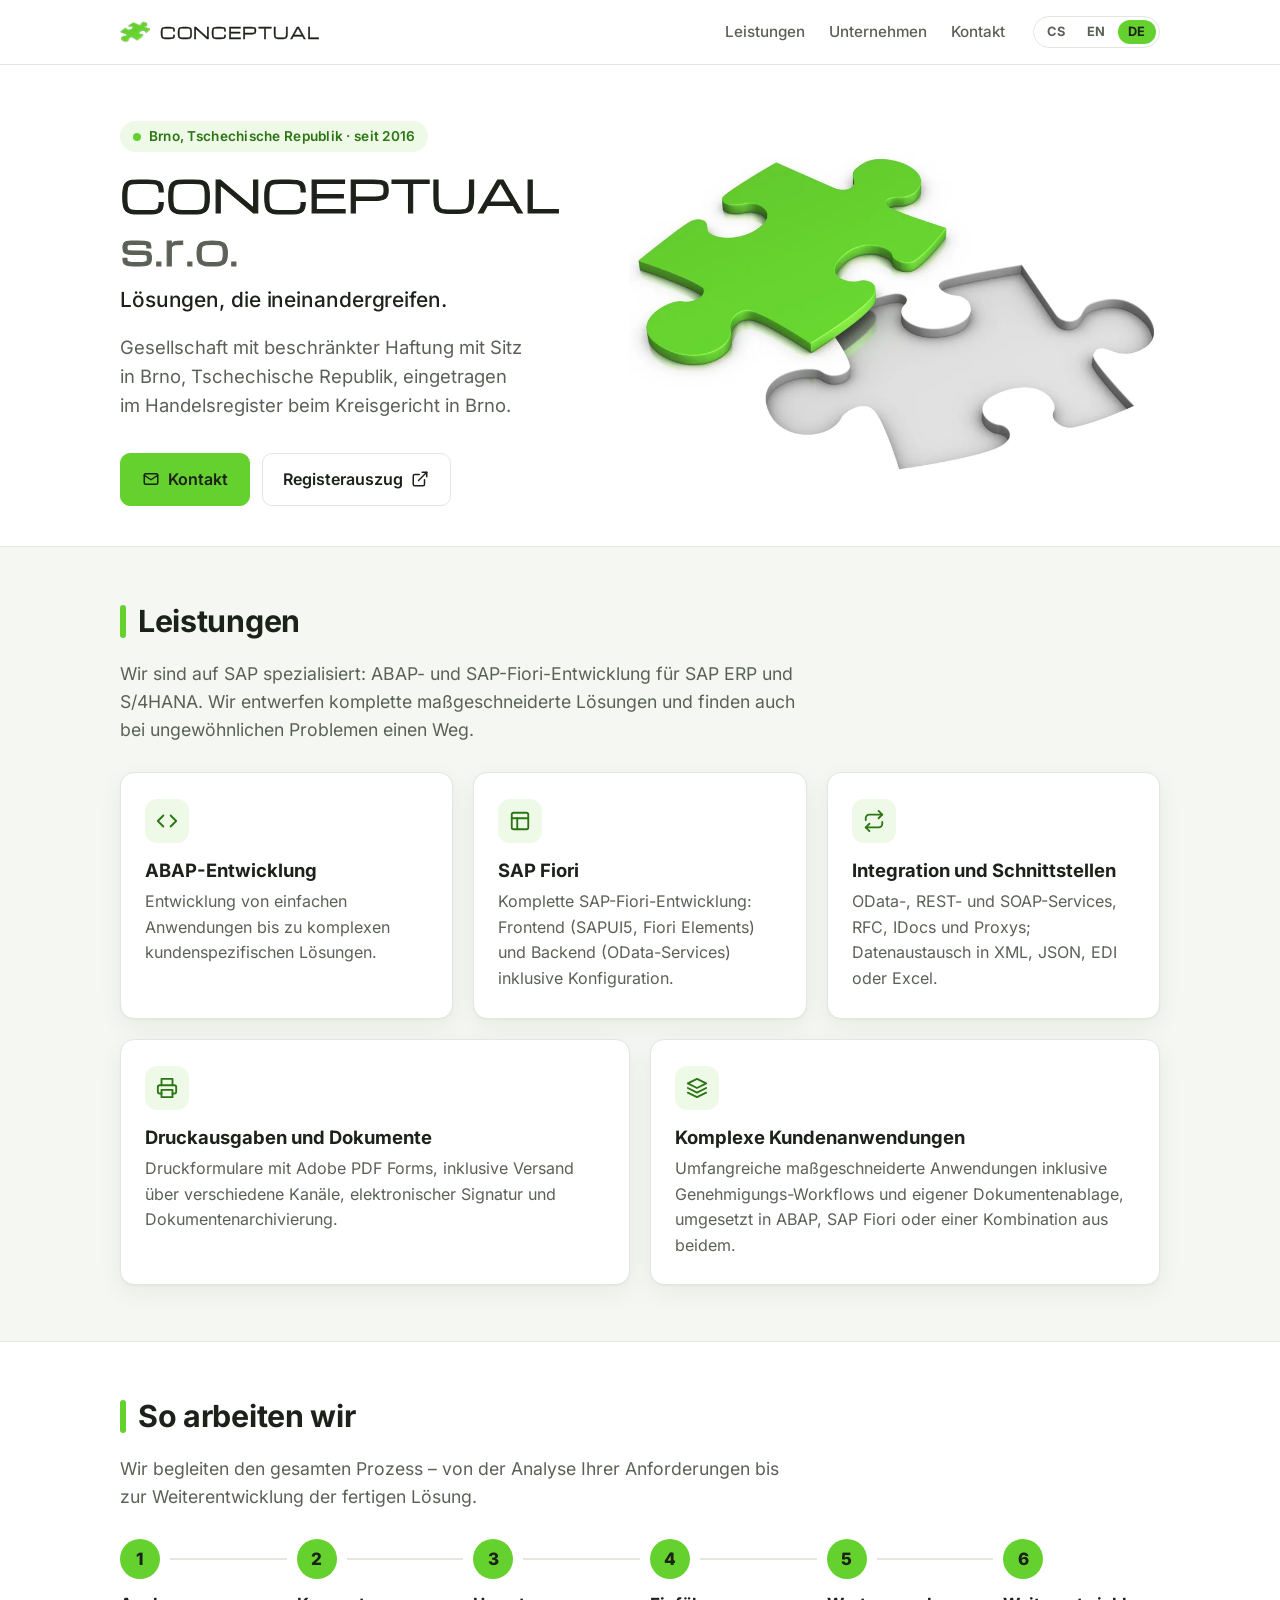
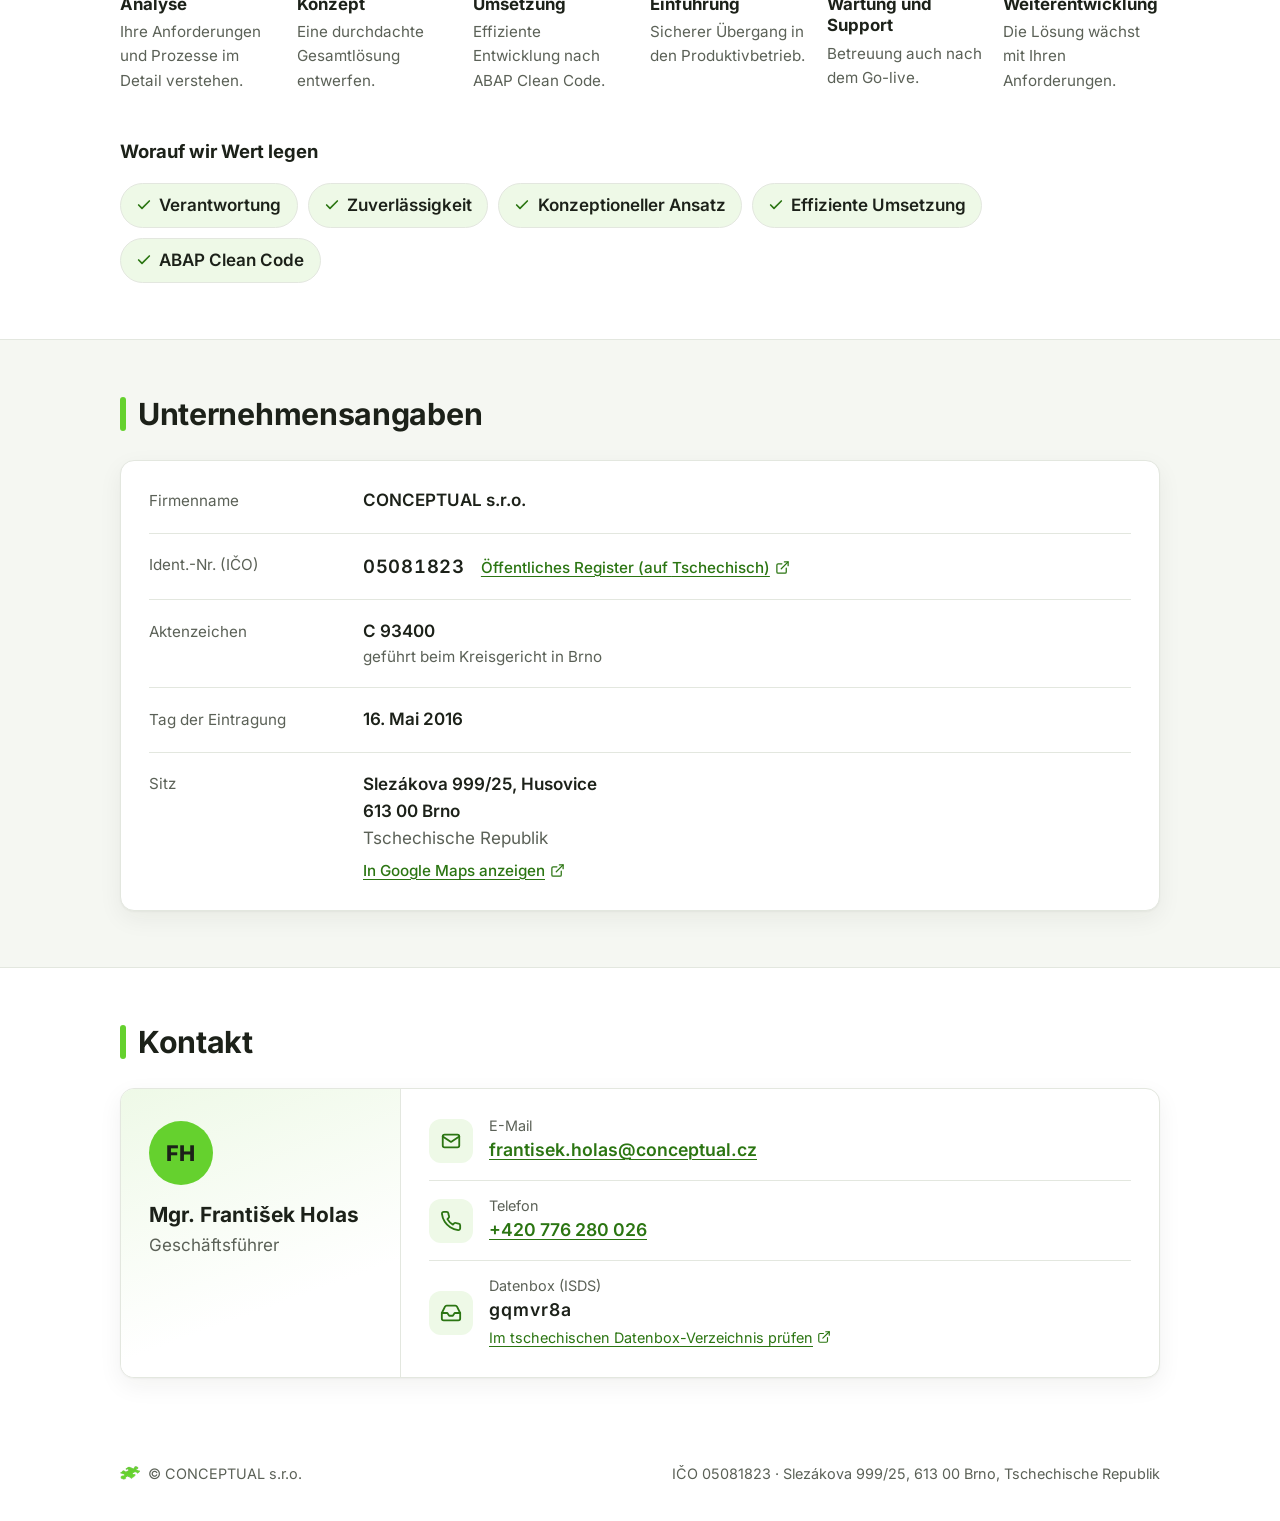
==== de/index.html @ b1aa311f "Revise service cards per feedback Describe ABAP work as development from simple applications to comp" ====
<!doctype html>
<html lang="de-DE">
<head>
  <meta charset="utf-8">
  <meta name="viewport" content="width=device-width, initial-scale=1">
  <script src="../assets/lang.js"></script>
  <title>CONCEPTUAL s.r.o. | Brno, Tschechische Republik</title>
  <meta name="description" content="CONCEPTUAL s.r.o., Ident.-Nr. (IČO) 05081823, Slezákova 999/25, 613 00 Brno, Tschechische Republik. Unternehmensangaben und Kontakt.">
  <meta name="theme-color" content="#65d12e">
  <meta name="color-scheme" content="light">

  <link rel="alternate" hreflang="cs" href="https://conceptual.cz/">
  <link rel="alternate" hreflang="en" href="https://conceptual.cz/en/">
  <link rel="alternate" hreflang="de" href="https://conceptual.cz/de/">
  <link rel="alternate" hreflang="x-default" href="https://conceptual.cz/">

  <link rel="canonical" href="https://conceptual.cz/de/">

  <meta property="og:type" content="website">
  <meta property="og:url" content="https://conceptual.cz/de/">
  <meta property="og:image" content="https://conceptual.cz/assets/logo.jpg">
  <meta property="og:image:width" content="1842">
  <meta property="og:image:height" content="1119">
  <meta property="og:image:alt" content="CONCEPTUAL-Logo: ein grünes Puzzleteil neben der Stelle, in die es passt">
  <meta property="og:locale" content="de_DE">
  <meta property="og:locale:alternate" content="cs_CZ">
  <meta property="og:locale:alternate" content="en_US">
  <meta property="og:title" content="CONCEPTUAL s.r.o.">
  <meta property="og:description" content="Unternehmensangaben und Kontakt. IČO 05081823, Brno, Tschechische Republik.">

  <link rel="icon" href="../favicon.ico" sizes="48x48">
  <link rel="icon" type="image/png" sizes="32x32" href="../assets/favicon-32.png">
  <link rel="icon" type="image/png" sizes="16x16" href="../assets/favicon-16.png">
  <link rel="apple-touch-icon" href="../apple-touch-icon.png">
  <link rel="manifest" href="../site.webmanifest">
  <link rel="preload" href="../assets/fonts/michroma-latin.woff2" as="font" type="font/woff2" crossorigin>
  <link rel="preload" href="../assets/fonts/inter-latin.woff2" as="font" type="font/woff2" crossorigin>
  <link rel="preload" href="../assets/fonts/inter-latin-ext.woff2" as="font" type="font/woff2" crossorigin>
  <link rel="stylesheet" href="../assets/style.css">

  <script type="application/ld+json">
  {
    "@context": "https://schema.org",
    "@type": "Organization",
    "name": "CONCEPTUAL s.r.o.",
    "legalName": "CONCEPTUAL s.r.o.",
    "url": "https://conceptual.cz/",
    "slogan": "Lösungen, die ineinandergreifen.",
    "logo": "https://conceptual.cz/assets/icon-512.png",
    "foundingDate": "2016-05-16",
    "identifier": {
      "@type": "PropertyValue",
      "propertyID": "IČO",
      "value": "05081823"
    },
    "address": {
      "@type": "PostalAddress",
      "streetAddress": "Slezákova 999/25",
      "addressLocality": "Brno",
      "postalCode": "613 00",
      "addressCountry": "CZ"
    },
    "email": "frantisek.holas@conceptual.cz",
    "telephone": "+420776280026",
    "employee": {
      "@type": "Person",
      "name": "Mgr. František Holas",
      "jobTitle": "Geschäftsführer"
    }
  }
  </script>
</head>
<body>
  <a class="skip" href="#main">Zum Inhalt springen</a>

  <header class="site-header">
    <div class="wrap">
      <a class="brand" href="#" aria-label="CONCEPTUAL s.r.o., zum Seitenanfang">
        <img src="../assets/favicon-32.png" srcset="../assets/icon-192.png 2x" width="30" height="30" alt="">
        CONCEPTUAL
      </a>
      <div class="header-end">
        <nav class="nav" aria-label="Hauptnavigation">
          <a href="#services">Leistungen</a>
          <a href="#company">Unternehmen</a>
          <a href="#contact">Kontakt</a>
        </nav>
        <nav class="lang" aria-label="Sprache">
          <a href="../" hreflang="cs" lang="cs" data-set-lang="cs" aria-label="Čeština" title="Čeština">CS</a>
          <a href="../en/" hreflang="en" lang="en" data-set-lang="en" aria-label="English" title="English">EN</a>
          <a href="./" hreflang="de" lang="de" data-set-lang="de" aria-label="Deutsch" title="Deutsch" aria-current="page">DE</a>
        </nav>
      </div>
    </div>
  </header>

  <main id="main">
    <section class="hero">
      <div class="wrap">
        <div class="hero-text">
          <p class="eyebrow">Brno, Tschechische Republik · seit 2016</p>
          <h1>CONCEPTUAL <span class="suffix">s.r.o.</span></h1>
          <p class="motto">Lösungen, die ineinandergreifen.</p>
          <p class="lead">Gesellschaft mit beschränkter Haftung mit Sitz in Brno, Tschechische Republik, eingetragen im Handelsregister beim Kreisgericht in&nbsp;Brno.</p>
          <div class="actions">
            <a class="btn primary" href="#contact">
              <svg viewBox="0 0 24 24" fill="none" stroke="currentColor" stroke-width="2" stroke-linecap="round" stroke-linejoin="round" aria-hidden="true"><rect x="3" y="5" width="18" height="14" rx="2"/><polyline points="3 7 12 13 21 7"/></svg>
              Kontakt
            </a>
            <a class="btn" href="https://or.justice.cz/ias/ui/rejstrik-%24firma?ico=05081823" target="_blank" rel="noopener" hreflang="cs">
              Registerauszug
              <svg viewBox="0 0 24 24" fill="none" stroke="currentColor" stroke-width="2" stroke-linecap="round" stroke-linejoin="round" aria-hidden="true"><path d="M18 13v6a2 2 0 0 1-2 2H5a2 2 0 0 1-2-2V8a2 2 0 0 1 2-2h6"/><polyline points="15 3 21 3 21 9"/><line x1="10" y1="14" x2="21" y2="3"/></svg>
            </a>
          </div>
        </div>
        <picture class="hero-img">
          <source type="image/webp" srcset="../assets/logo-960.webp 921w, ../assets/logo.webp 1842w" sizes="(max-width: 860px) 92vw, 560px">
          <img src="../assets/logo.jpg" width="1842" height="1119" alt="CONCEPTUAL-Logo: ein grünes Puzzleteil neben der Stelle, in die es passt" fetchpriority="high">
        </picture>
      </div>
    </section>

    <section class="block soft" id="services" aria-labelledby="services-h">
      <div class="wrap">
        <h2 id="services-h">Leistungen</h2>
        <p class="section-intro">Wir sind auf SAP spezialisiert: ABAP- und SAP-Fiori-Entwicklung für SAP ERP und S/4HANA. Wir entwerfen komplette maßgeschneiderte Lösungen und finden auch bei ungewöhnlichen Problemen einen Weg.</p>
        <ul class="services">
          <li class="card service">
            <span class="service-icon" aria-hidden="true"><svg viewBox="0 0 24 24" fill="none" stroke="currentColor" stroke-width="2" stroke-linecap="round" stroke-linejoin="round"><polyline points="16 18 22 12 16 6"/><polyline points="8 6 2 12 8 18"/></svg></span>
            <h3>ABAP-Entwicklung</h3>
            <p>Entwicklung von einfachen Anwendungen bis zu komplexen kundenspezifischen Lösungen.</p>
          </li>
          <li class="card service">
            <span class="service-icon" aria-hidden="true"><svg viewBox="0 0 24 24" fill="none" stroke="currentColor" stroke-width="2" stroke-linecap="round" stroke-linejoin="round"><rect x="3" y="3" width="18" height="18" rx="2"/><line x1="3" y1="9" x2="21" y2="9"/><line x1="9" y1="21" x2="9" y2="9"/></svg></span>
            <h3>SAP Fiori</h3>
            <p>Komplette SAP-Fiori-Entwicklung: Frontend (SAPUI5, Fiori Elements) und Backend (OData-Services) inklusive Konfiguration.</p>
          </li>
          <li class="card service">
            <span class="service-icon" aria-hidden="true"><svg viewBox="0 0 24 24" fill="none" stroke="currentColor" stroke-width="2" stroke-linecap="round" stroke-linejoin="round"><polyline points="17 1 21 5 17 9"/><path d="M3 11V9a4 4 0 0 1 4-4h14"/><polyline points="7 23 3 19 7 15"/><path d="M21 13v2a4 4 0 0 1-4 4H3"/></svg></span>
            <h3>Integration und Schnittstellen</h3>
            <p>OData-, REST- und SOAP-Services, RFC, IDocs und Proxys; Datenaustausch in XML, JSON, EDI oder Excel.</p>
          </li>
          <li class="card service">
            <span class="service-icon" aria-hidden="true"><svg viewBox="0 0 24 24" fill="none" stroke="currentColor" stroke-width="2" stroke-linecap="round" stroke-linejoin="round"><polyline points="6 9 6 2 18 2 18 9"/><path d="M6 18H4a2 2 0 0 1-2-2v-5a2 2 0 0 1 2-2h16a2 2 0 0 1 2 2v5a2 2 0 0 1-2 2h-2"/><rect x="6" y="14" width="12" height="8"/></svg></span>
            <h3>Druckausgaben und Dokumente</h3>
            <p>Druckformulare mit Adobe PDF Forms, inklusive Versand über verschiedene Kanäle, elektronischer Signatur und Dokumentenarchivierung.</p>
          </li>
          <li class="card service">
            <span class="service-icon" aria-hidden="true"><svg viewBox="0 0 24 24" fill="none" stroke="currentColor" stroke-width="2" stroke-linecap="round" stroke-linejoin="round"><polygon points="12 2 2 7 12 12 22 7 12 2"/><polyline points="2 17 12 22 22 17"/><polyline points="2 12 12 17 22 12"/></svg></span>
            <h3>Komplexe Kundenanwendungen</h3>
            <p>Umfangreiche maßgeschneiderte Anwendungen inklusive Genehmigungs-Workflows und eigener Dokumentenablage, umgesetzt in ABAP, SAP Fiori oder einer Kombination aus beidem.</p>
          </li>
        </ul>
      </div>
    </section>

    <section class="block" id="process" aria-labelledby="process-h">
      <div class="wrap">
        <h2 id="process-h">So arbeiten wir</h2>
        <p class="section-intro">Wir begleiten den gesamten Prozess – von der Analyse Ihrer Anforderungen bis zur Weiterentwicklung der fertigen Lösung.</p>
        <ol class="steps">
          <li class="step"><h3>Analyse</h3><p>Ihre Anforderungen und Prozesse im Detail verstehen.</p></li>
          <li class="step"><h3>Konzept</h3><p>Eine durchdachte Gesamtlösung entwerfen.</p></li>
          <li class="step"><h3>Umsetzung</h3><p>Effiziente Entwicklung nach ABAP&nbsp;Clean&nbsp;Code.</p></li>
          <li class="step"><h3>Einführung</h3><p>Sicherer Übergang in den Produktivbetrieb.</p></li>
          <li class="step"><h3>Wartung und Support</h3><p>Betreuung auch nach dem Go-live.</p></li>
          <li class="step"><h3>Weiterentwicklung</h3><p>Die Lösung wächst mit Ihren Anforderungen.</p></li>
        </ol>
        <h3 class="values-h">Worauf wir Wert legen</h3>
        <ul class="values">
          <li><svg viewBox="0 0 24 24" fill="none" stroke="currentColor" stroke-width="2.5" stroke-linecap="round" stroke-linejoin="round" aria-hidden="true"><polyline points="20 6 9 17 4 12"/></svg>Verantwortung</li>
          <li><svg viewBox="0 0 24 24" fill="none" stroke="currentColor" stroke-width="2.5" stroke-linecap="round" stroke-linejoin="round" aria-hidden="true"><polyline points="20 6 9 17 4 12"/></svg>Zuverlässigkeit</li>
          <li><svg viewBox="0 0 24 24" fill="none" stroke="currentColor" stroke-width="2.5" stroke-linecap="round" stroke-linejoin="round" aria-hidden="true"><polyline points="20 6 9 17 4 12"/></svg>Konzeptioneller Ansatz</li>
          <li><svg viewBox="0 0 24 24" fill="none" stroke="currentColor" stroke-width="2.5" stroke-linecap="round" stroke-linejoin="round" aria-hidden="true"><polyline points="20 6 9 17 4 12"/></svg>Effiziente Umsetzung</li>
          <li><svg viewBox="0 0 24 24" fill="none" stroke="currentColor" stroke-width="2.5" stroke-linecap="round" stroke-linejoin="round" aria-hidden="true"><polyline points="20 6 9 17 4 12"/></svg>ABAP Clean Code</li>
        </ul>
      </div>
    </section>

    <section class="block soft" id="company" aria-labelledby="company-h">
      <div class="wrap">
        <h2 id="company-h">Unternehmensangaben</h2>
        <dl class="card facts">
          <div class="fact">
            <dt>Firmenname</dt>
            <dd>CONCEPTUAL s.r.o.</dd>
          </div>
          <div class="fact">
            <dt>Ident.-Nr. (IČO)</dt>
            <dd class="ico-row">
              <span class="num">05081823</span>
              <a class="ext" href="https://or.justice.cz/ias/ui/rejstrik-%24firma?ico=05081823" target="_blank" rel="noopener" hreflang="cs">
                Öffentliches Register (auf <span class="nowrap">Tschechisch)<svg viewBox="0 0 24 24" fill="none" stroke="currentColor" stroke-width="2" stroke-linecap="round" stroke-linejoin="round" aria-hidden="true"><path d="M18 13v6a2 2 0 0 1-2 2H5a2 2 0 0 1-2-2V8a2 2 0 0 1 2-2h6"/><polyline points="15 3 21 3 21 9"/><line x1="10" y1="14" x2="21" y2="3"/></svg></span>
              </a>
            </dd>
          </div>
          <div class="fact">
            <dt>Aktenzeichen</dt>
            <dd>C&nbsp;93400 <span class="note">geführt beim Kreisgericht in&nbsp;Brno</span></dd>
          </div>
          <div class="fact">
            <dt>Tag der Eintragung</dt>
            <dd><time datetime="2016-05-16">16.&nbsp;Mai 2016</time></dd>
          </div>
          <div class="fact">
            <dt>Sitz</dt>
            <dd><address>Slezákova 999/25, Husovice<br>613&nbsp;00 Brno<br><span class="country">Tschechische Republik</span></address>
              <a class="ext map-link" href="https://www.google.com/maps/search/?api=1&amp;query=Slez%C3%A1kova%20999%2F25%2C%20613%2000%20Brno" target="_blank" rel="noopener">In Google Maps <span class="nowrap">anzeigen<svg viewBox="0 0 24 24" fill="none" stroke="currentColor" stroke-width="2" stroke-linecap="round" stroke-linejoin="round" aria-hidden="true"><path d="M18 13v6a2 2 0 0 1-2 2H5a2 2 0 0 1-2-2V8a2 2 0 0 1 2-2h6"/><polyline points="15 3 21 3 21 9"/><line x1="10" y1="14" x2="21" y2="3"/></svg></span></a>
            </dd>
          </div>
        </dl>
      </div>
    </section>

    <section class="block" id="contact" aria-labelledby="contact-h">
      <div class="wrap">
        <h2 id="contact-h">Kontakt</h2>
        <div class="card contact">
          <div class="person">
            <div class="avatar" aria-hidden="true">FH</div>
            <div>
              <p class="name">Mgr.&nbsp;František Holas</p>
              <p class="role">Geschäftsführer</p>
            </div>
          </div>
          <ul class="channels">
            <li class="channel">
              <span class="icon" aria-hidden="true">
                <svg viewBox="0 0 24 24" fill="none" stroke="currentColor" stroke-width="2" stroke-linecap="round" stroke-linejoin="round"><rect x="3" y="5" width="18" height="14" rx="2"/><polyline points="3 7 12 13 21 7"/></svg>
              </span>
              <div>
                <span class="label">E-Mail</span>
                <a class="value" href="mailto:frantisek.holas@conceptual.cz">frantisek.holas@<wbr>conceptual.cz</a>
              </div>
            </li>
            <li class="channel">
              <span class="icon" aria-hidden="true">
                <svg viewBox="0 0 24 24" fill="none" stroke="currentColor" stroke-width="2" stroke-linecap="round" stroke-linejoin="round"><path d="M22 16.92v3a2 2 0 0 1-2.18 2 19.79 19.79 0 0 1-8.63-3.07 19.5 19.5 0 0 1-6-6 19.79 19.79 0 0 1-3.07-8.67A2 2 0 0 1 4.11 2h3a2 2 0 0 1 2 1.72 12.84 12.84 0 0 0 .7 2.81 2 2 0 0 1-.45 2.11L8.09 9.91a16 16 0 0 0 6 6l1.27-1.27a2 2 0 0 1 2.11-.45 12.84 12.84 0 0 0 2.81.7A2 2 0 0 1 22 16.92z"/></svg>
              </span>
              <div>
                <span class="label">Telefon</span>
                <a class="value" href="tel:+420776280026">+420&nbsp;776&nbsp;280&nbsp;026</a>
              </div>
            </li>
            <li class="channel">
              <span class="icon" aria-hidden="true">
                <svg viewBox="0 0 24 24" fill="none" stroke="currentColor" stroke-width="2" stroke-linecap="round" stroke-linejoin="round"><polyline points="22 12 16 12 14 15 10 15 8 12 2 12"/><path d="M5.45 5.11 2 12v6a2 2 0 0 0 2 2h16a2 2 0 0 0 2-2v-6l-3.45-6.89A2 2 0 0 0 16.76 4H7.24a2 2 0 0 0-1.79 1.11z"/></svg>
              </span>
              <div>
                <span class="label">Datenbox (ISDS)</span>
                <span class="value id">gqmvr8a</span>
                <a class="hint ext" href="https://www.datovka.gov.cz/sds/detail?dbid=gqmvr8a" target="_blank" rel="noopener" hreflang="cs">
                  Im tschechischen Datenbox-Verzeichnis <span class="nowrap">prüfen<svg viewBox="0 0 24 24" fill="none" stroke="currentColor" stroke-width="2" stroke-linecap="round" stroke-linejoin="round" aria-hidden="true"><path d="M18 13v6a2 2 0 0 1-2 2H5a2 2 0 0 1-2-2V8a2 2 0 0 1 2-2h6"/><polyline points="15 3 21 3 21 9"/><line x1="10" y1="14" x2="21" y2="3"/></svg></span>
                </a>
              </div>
            </li>
          </ul>
        </div>
      </div>
    </section>
  </main>

  <footer class="site-footer">
    <div class="wrap">
      <span class="brand-mini">
        <img src="../assets/favicon-32.png" width="20" height="20" alt="">
        © CONCEPTUAL s.r.o.
      </span>
      <span>IČO 05081823 · Slezákova 999/25, 613&nbsp;00 Brno, Tschechische Republik</span>
    </div>
  </footer>
</body>
</html>
---- assets/style.css ----
/*
 * Inter (SIL Open Font License, see fonts/OFL-Inter.txt), self-hosted so the site looks the same
 * on every device and makes no requests to third parties.
 * The Latin Extended file is subset to U+0100-017F (Czech, Slovak, German and other Central European letters).
 */
@font-face {
  font-family: "Inter";
  font-style: normal;
  font-weight: 100 900;
  font-display: swap;
  src: url("fonts/inter-latin-ext.woff2") format("woff2");
  unicode-range: U+0100-017F;
}
@font-face {
  font-family: "Inter";
  font-style: normal;
  font-weight: 100 900;
  font-display: swap;
  src: url("fonts/inter-latin.woff2") format("woff2");
  unicode-range: U+0000-00FF, U+0131, U+0152-0153, U+02BB-02BC, U+02C6, U+02DA, U+02DC, U+0304, U+0308, U+0329, U+2000-206F, U+20AC, U+2122, U+2191, U+2193, U+2212, U+2215, U+FEFF, U+FFFD;
}

/* Michroma (SIL Open Font License, see fonts/OFL-Michroma.txt) for the company name only.
   It has a single weight; .brand-stroke thickens it slightly. */
@font-face {
  font-family: "Michroma";
  font-style: normal;
  font-weight: 400;
  font-display: swap;
  src: url("fonts/michroma-latin.woff2") format("woff2");
  unicode-range: U+0000-00FF, U+0131, U+0152-0153, U+02BB-02BC, U+02C6, U+02DA, U+02DC, U+0304, U+0308, U+0329, U+2000-206F, U+20AC, U+2122, U+2191, U+2193, U+2212, U+2215, U+FEFF, U+FFFD;
}

:root {
  --brand: #65d12e;
  --brand-soft: #eef9e7;
  --brand-ink: #2b7512;
  --ink: #1c2119;
  --muted: #5b6157;
  --line: #e3e7df;
  --bg: #ffffff;
  --bg-soft: #f5f7f2;
  --radius: 14px;
  --shadow: 0 1px 2px rgba(28, 33, 25, .04), 0 8px 24px rgba(28, 33, 25, .06);
  --font: "Inter", system-ui, -apple-system, "Segoe UI", Roboto, "Helvetica Neue", Arial, sans-serif;
  --font-brand: "Michroma", var(--font);
  --brand-stroke: .025em;
}

*, *::before, *::after { box-sizing: border-box; }

html { scroll-behavior: smooth; -webkit-text-size-adjust: 100%; }
@media (prefers-reduced-motion: reduce) { html { scroll-behavior: auto; } }

body {
  margin: 0;
  font-family: var(--font);
  font-size: 1.0625rem;
  line-height: 1.6;
  color: var(--ink);
  background: var(--bg);
  -webkit-font-smoothing: antialiased;
}

a { color: var(--brand-ink); text-underline-offset: .18em; text-decoration-thickness: 1px; }
a:hover { text-decoration-thickness: 2px; }
a:focus-visible, .btn:focus-visible {
  outline: 3px solid var(--brand);
  outline-offset: 3px;
  border-radius: 6px;
}

.wrap { width: 100%; max-width: 1080px; margin: 0 auto; padding: 0 20px; }

.skip {
  position: absolute; left: -9999px; top: 0;
  background: var(--ink); color: #fff; padding: .6rem 1rem; z-index: 10;
}
.skip:focus { left: 1rem; top: 1rem; }

/* ---------- Header ---------- */
.site-header { border-bottom: 1px solid var(--line); background: rgba(255, 255, 255, .92); position: sticky; top: 0; z-index: 5; backdrop-filter: saturate(1.4) blur(8px); }
.site-header .wrap { display: flex; align-items: center; justify-content: space-between; gap: 1rem; min-height: 64px; }
.brand {
  display: inline-flex; align-items: center; gap: .6rem; color: var(--ink); text-decoration: none;
  font-family: var(--font-brand); font-weight: 400; letter-spacing: .06em; font-size: .95rem;
  -webkit-text-stroke: var(--brand-stroke) currentColor;
}
.brand img { width: 30px; height: 30px; }
.header-end { display: flex; align-items: center; gap: 1.75rem; }
.nav { display: flex; gap: 1.5rem; }
.nav a { color: var(--muted); text-decoration: none; font-size: .95rem; font-weight: 500; }
.nav a:hover { color: var(--ink); }

/* Language switcher */
.lang { display: flex; gap: 2px; padding: 3px; border: 1px solid var(--line); border-radius: 999px; background: #fff; }
.lang a {
  min-width: 2.4rem; padding: .3rem .55rem; border-radius: 999px; text-align: center;
  color: var(--muted); text-decoration: none; font-size: .8rem; font-weight: 700; letter-spacing: .06em; line-height: 1.2;
}
.lang a:hover { color: var(--ink); background: var(--bg-soft); }
.lang a[aria-current="page"] { background: var(--brand); color: var(--ink); }
.lang a:focus-visible { outline-offset: 1px; border-radius: 999px; }

/* ---------- Hero ---------- */
.hero { padding: 56px 0 40px; }
.hero .wrap { display: grid; grid-template-columns: 1fr 1.15fr; align-items: center; gap: 48px; }
.eyebrow {
  display: inline-flex; align-items: center; gap: .5rem;
  margin: 0 0 1rem; padding: .3rem .8rem; border-radius: 1rem;
  background: var(--brand-soft); color: var(--brand-ink);
  font-size: .85rem; font-weight: 600; letter-spacing: .02em;
}
.eyebrow::before { content: ""; width: 8px; height: 8px; border-radius: 50%; background: var(--brand); }
/* The heading scales with its column: "CONCEPTUAL" in Michroma is 10em wide, so 9.5cqi always fits on one line. */
.hero-text { container-type: inline-size; }
h1 {
  margin: 0 0 1.1rem;
  font-family: var(--font-brand);
  font-size: clamp(1.6rem, 4vw, 2.85rem);
  font-size: min(2.85rem, 9.5cqi);
  line-height: 1.2;
  letter-spacing: 0;
  font-weight: 400;
  -webkit-text-stroke: var(--brand-stroke) currentColor;
}
h1 .suffix { color: var(--muted); }
.motto { margin: -.35rem 0 1.25rem; font-size: 1.3rem; font-weight: 500; line-height: 1.3; letter-spacing: -.005em; color: var(--ink); }
.lead { margin: 0 0 2rem; color: var(--muted); font-size: 1.15rem; max-width: 34ch; }
.actions { display: flex; flex-wrap: wrap; gap: .75rem; }
.btn {
  display: inline-flex; align-items: center; gap: .5rem;
  padding: .8rem 1.3rem; border-radius: 10px;
  font-weight: 600; font-size: 1rem; text-decoration: none;
  border: 1px solid var(--line); color: var(--ink); background: #fff;
  transition: background-color .15s, border-color .15s, transform .15s;
}
.btn:hover { border-color: #c9d0c3; background: var(--bg-soft); }
.btn.primary { background: var(--brand); border-color: var(--brand); color: var(--ink); }
.btn.primary:hover { background: #5bc426; border-color: #5bc426; }
.btn svg { width: 18px; height: 18px; flex: none; }
.hero-img img { display: block; width: 100%; height: auto; }

/* ---------- Sections ---------- */
section.block { padding: 56px 0; }
section.block.soft { background: var(--bg-soft); border-top: 1px solid var(--line); border-bottom: 1px solid var(--line); }
h2 {
  display: flex; align-items: center; gap: .75rem;
  margin: 0 0 1.75rem; font-size: clamp(1.5rem, 3vw, 1.9rem); letter-spacing: -.01em; line-height: 1.2;
}
h2::before { content: ""; width: 6px; height: 1.1em; border-radius: 3px; background: var(--brand); flex: none; }

.card { background: #fff; border: 1px solid var(--line); border-radius: var(--radius); box-shadow: var(--shadow); }

/* Services */
.section-intro { margin: -0.5rem 0 1.75rem; color: var(--muted); font-size: 1.1rem; max-width: 62ch; }
.services { list-style: none; margin: 0; padding: 0; display: grid; grid-template-columns: repeat(6, minmax(0, 1fr)); gap: 20px; }
.services > .service { grid-column: span 2; }
/* With five cards the last two share the second row */
.services > .service:nth-child(4):nth-last-child(2), .services > .service:nth-child(5):nth-last-child(1) { grid-column: span 3; }
.service { padding: 26px 24px; }
.service-icon {
  width: 44px; height: 44px; border-radius: 12px; display: grid; place-items: center;
  background: var(--brand-soft); color: var(--brand-ink);
}
.service-icon svg { width: 22px; height: 22px; }
.service h3 { margin: 1rem 0 .4rem; font-size: 1.15rem; line-height: 1.3; }
.service p { margin: 0; color: var(--muted); font-size: 1rem; }

/* Process */
.steps { list-style: none; margin: 0; padding: 0; display: grid; grid-template-columns: repeat(6, minmax(0, 1fr)); gap: 20px; counter-reset: step; }
.step { position: relative; counter-increment: step; }
.step::before {
  content: counter(step); position: relative; z-index: 1;
  display: grid; place-items: center; width: 40px; height: 40px; margin-bottom: .9rem; border-radius: 50%;
  background: var(--brand); color: var(--ink); font-weight: 800;
}
.step::after { content: ""; position: absolute; top: 19px; left: 50px; right: -10px; height: 2px; background: var(--line); }
.step:last-child::after { display: none; }
.step h3 { margin: 0 0 .3rem; font-size: 1.05rem; line-height: 1.3; hyphens: auto; overflow-wrap: break-word; }
.step p { margin: 0; color: var(--muted); font-size: .95rem; }

/* Values */
.values-h { margin: 2.75rem 0 1rem; font-size: 1.15rem; }
.values { list-style: none; margin: 0; padding: 0; display: flex; flex-wrap: wrap; gap: 10px; }
.values li {
  display: inline-flex; align-items: center; gap: .45rem; padding: .5rem .95rem;
  border: 1px solid var(--line); border-radius: 999px; background: var(--brand-soft); font-weight: 600;
}
.values svg { width: 16px; height: 16px; color: var(--brand-ink); flex: none; }

/* Company facts */
.facts { margin: 0; padding: 8px 28px; }
.fact { display: grid; grid-template-columns: 190px 1fr; gap: 4px 24px; padding: 18px 0; border-bottom: 1px solid var(--line); }
.fact:last-child { border-bottom: 0; }
.fact dt { color: var(--muted); font-size: .95rem; padding-top: .1rem; }
.fact dd { margin: 0; font-weight: 600; overflow-wrap: anywhere; }
.fact dd address { font-style: normal; }
.fact .note { display: block; font-weight: 400; color: var(--muted); font-size: .95rem; }
.fact .country { font-weight: 400; color: var(--muted); }
.fact .map-link { display: inline-block; margin-top: .4rem; font-weight: 500; font-size: .95rem; }
.ext svg { width: 15px; height: 15px; vertical-align: -.15em; margin-left: .3rem; }
.ico-row { display: flex; flex-wrap: wrap; align-items: baseline; gap: .25rem 1rem; }
.ico-row .num { font-size: 1.15rem; letter-spacing: .04em; font-variant-numeric: tabular-nums; }
.ico-row a { font-weight: 500; font-size: .95rem; }

/* Contact */
.contact { display: grid; grid-template-columns: 280px 1fr; overflow: hidden; }
.person { padding: 32px 28px; background: linear-gradient(160deg, var(--brand-soft), #fff 70%); border-right: 1px solid var(--line); }
.avatar {
  width: 64px; height: 64px; border-radius: 50%;
  display: grid; place-items: center;
  background: var(--brand); color: var(--ink); font-weight: 800; font-size: 1.35rem; letter-spacing: .02em;
  margin-bottom: 1rem;
}
.person .name { margin: 0; font-size: 1.3rem; font-weight: 700; line-height: 1.3; }
.person .role { margin: .2rem 0 0; color: var(--muted); }
.channels { list-style: none; margin: 0; padding: 12px 28px; }
.channel { display: grid; grid-template-columns: 44px 1fr; gap: 16px; align-items: center; padding: 16px 0; border-bottom: 1px solid var(--line); }
.channel:last-child { border-bottom: 0; }
.channel .icon {
  width: 44px; height: 44px; border-radius: 12px; display: grid; place-items: center;
  background: var(--brand-soft); color: var(--brand-ink);
}
.channel .icon svg { width: 22px; height: 22px; }
.channel .label { display: block; color: var(--muted); font-size: .9rem; line-height: 1.3; }
.channel .value { font-weight: 600; font-size: 1.1rem; overflow-wrap: anywhere; }
.channel .value.id { display: block; letter-spacing: .06em; }
.channel .hint { display: block; font-size: .9rem; margin-top: .1rem; }
.channel .hint svg { width: 14px; height: 14px; vertical-align: -.1em; margin-left: .25rem; }
.nowrap { white-space: nowrap; }

/* ---------- Footer ---------- */
.site-footer { padding: 28px 0 36px; color: var(--muted); font-size: .9rem; }
.site-footer .wrap { display: flex; flex-wrap: wrap; align-items: center; justify-content: space-between; gap: .5rem 1.5rem; }
.site-footer .brand-mini { display: inline-flex; align-items: center; gap: .5rem; }
.site-footer img { width: 20px; height: 20px; }

/* ---------- Responsive ---------- */
@media (max-width: 1100px) {
  .steps { grid-template-columns: repeat(3, minmax(0, 1fr)); row-gap: 28px; }
  .step:nth-child(3n)::after { display: none; }
}

@media (max-width: 860px) {
  .hero { padding-top: 32px; }
  .hero .wrap { grid-template-columns: 1fr; gap: 24px; }
  .hero-img { order: -1; max-width: 520px; }
  .contact { grid-template-columns: 1fr; }
  .services { grid-template-columns: repeat(2, minmax(0, 1fr)); gap: 16px; }
  .services > .service:nth-child(n):nth-last-child(n) { grid-column: auto; }
  .services > .service:last-child:nth-child(odd):nth-child(n) { grid-column: 1 / -1; }
  .person { border-right: 0; border-bottom: 1px solid var(--line); padding: 24px 20px; display: flex; align-items: center; gap: 16px; }
  .person .avatar { margin: 0; flex: none; }
}
@media (max-width: 720px) {
  .nav { display: none; }
}

@media (max-width: 600px) {
  .wrap { padding: 0 16px; }
  .brand { font-size: .85rem; }
  .lead { font-size: 1.05rem; }
  .motto { font-size: 1.15rem; margin-bottom: 1rem; }
  section.block { padding: 40px 0; }
  .facts { padding: 4px 20px; }
  .fact { grid-template-columns: 1fr; padding: 14px 0; }
  .channels { padding: 4px 20px; }
  .channel { grid-template-columns: 40px 1fr; gap: 14px; }
  .channel .icon { width: 40px; height: 40px; }
  .services { grid-template-columns: 1fr; gap: 14px; }
  .services > .service:last-child:nth-child(odd):nth-child(n) { grid-column: auto; }
  .steps { grid-template-columns: 1fr; row-gap: 0; }
  .step { display: grid; grid-template-columns: 40px 1fr; column-gap: 14px; padding-bottom: 18px; }
  .step::before { grid-row: 1 / span 2; margin: 0; }
  .step:nth-child(n)::after { display: block; top: 44px; bottom: 2px; left: 19px; right: auto; width: 2px; height: auto; }
  .step:last-child::after { display: none; }
  .step h3 { align-self: center; margin: 0; }
  .step p { margin-top: .2rem; }
  .service { display: grid; grid-template-columns: 40px 1fr; align-items: center; column-gap: 14px; padding: 20px; }
  .service-icon { width: 40px; height: 40px; }
  .service h3 { margin: 0; }
  .service p { grid-column: 1 / -1; margin-top: .6rem; }
  .channel .value { font-size: 1.02rem; }
  .actions .btn { flex: 1 1 auto; justify-content: center; }
}

@media (max-width: 400px) {
  .site-header .wrap { gap: .75rem; }
  .brand { font-size: .72rem; gap: .5rem; }
  .brand img { width: 24px; height: 24px; }
  .lang a { min-width: 2rem; padding: .3rem .4rem; }
  .eyebrow { font-size: .78rem; padding: .3rem .7rem; }
}

@media print {
  .site-header { position: static; }
  .nav, .lang, .actions, .skip { display: none; }
  .card { box-shadow: none; }
  section.block.soft { background: none; }
}
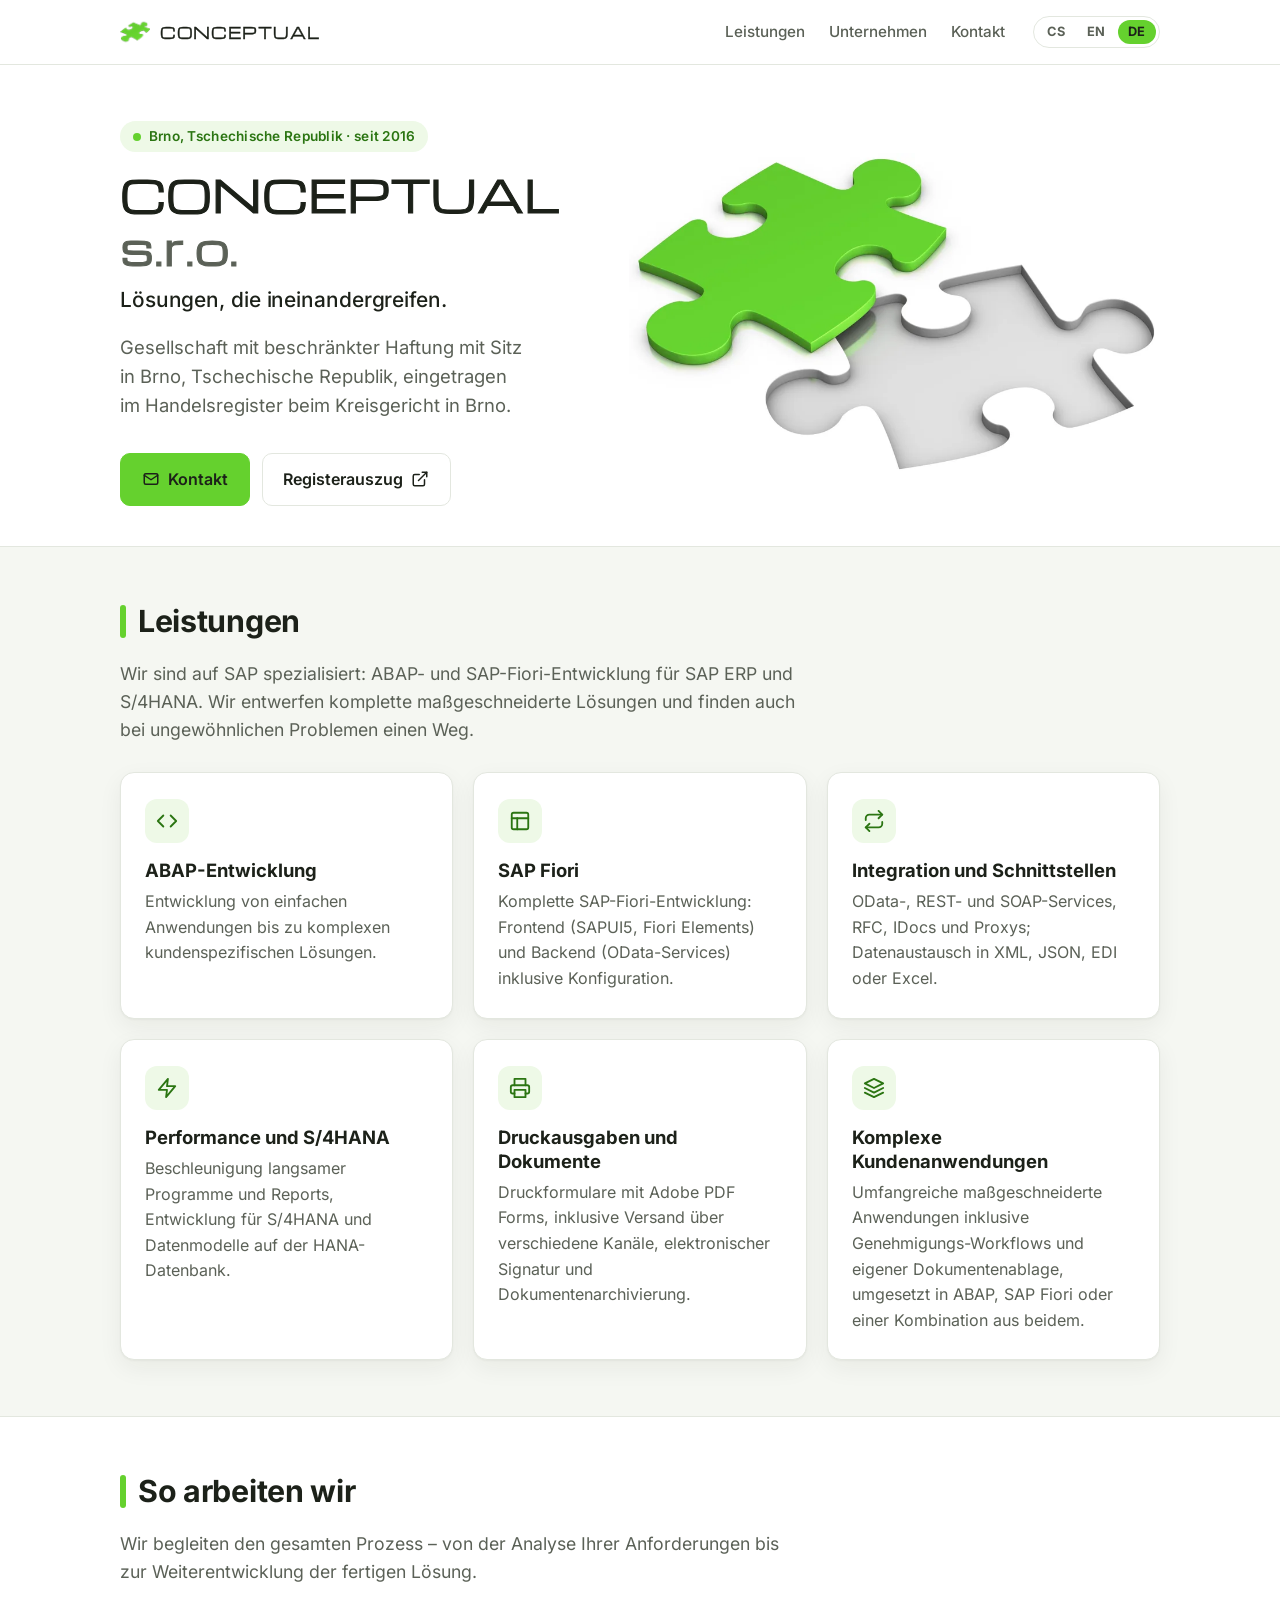
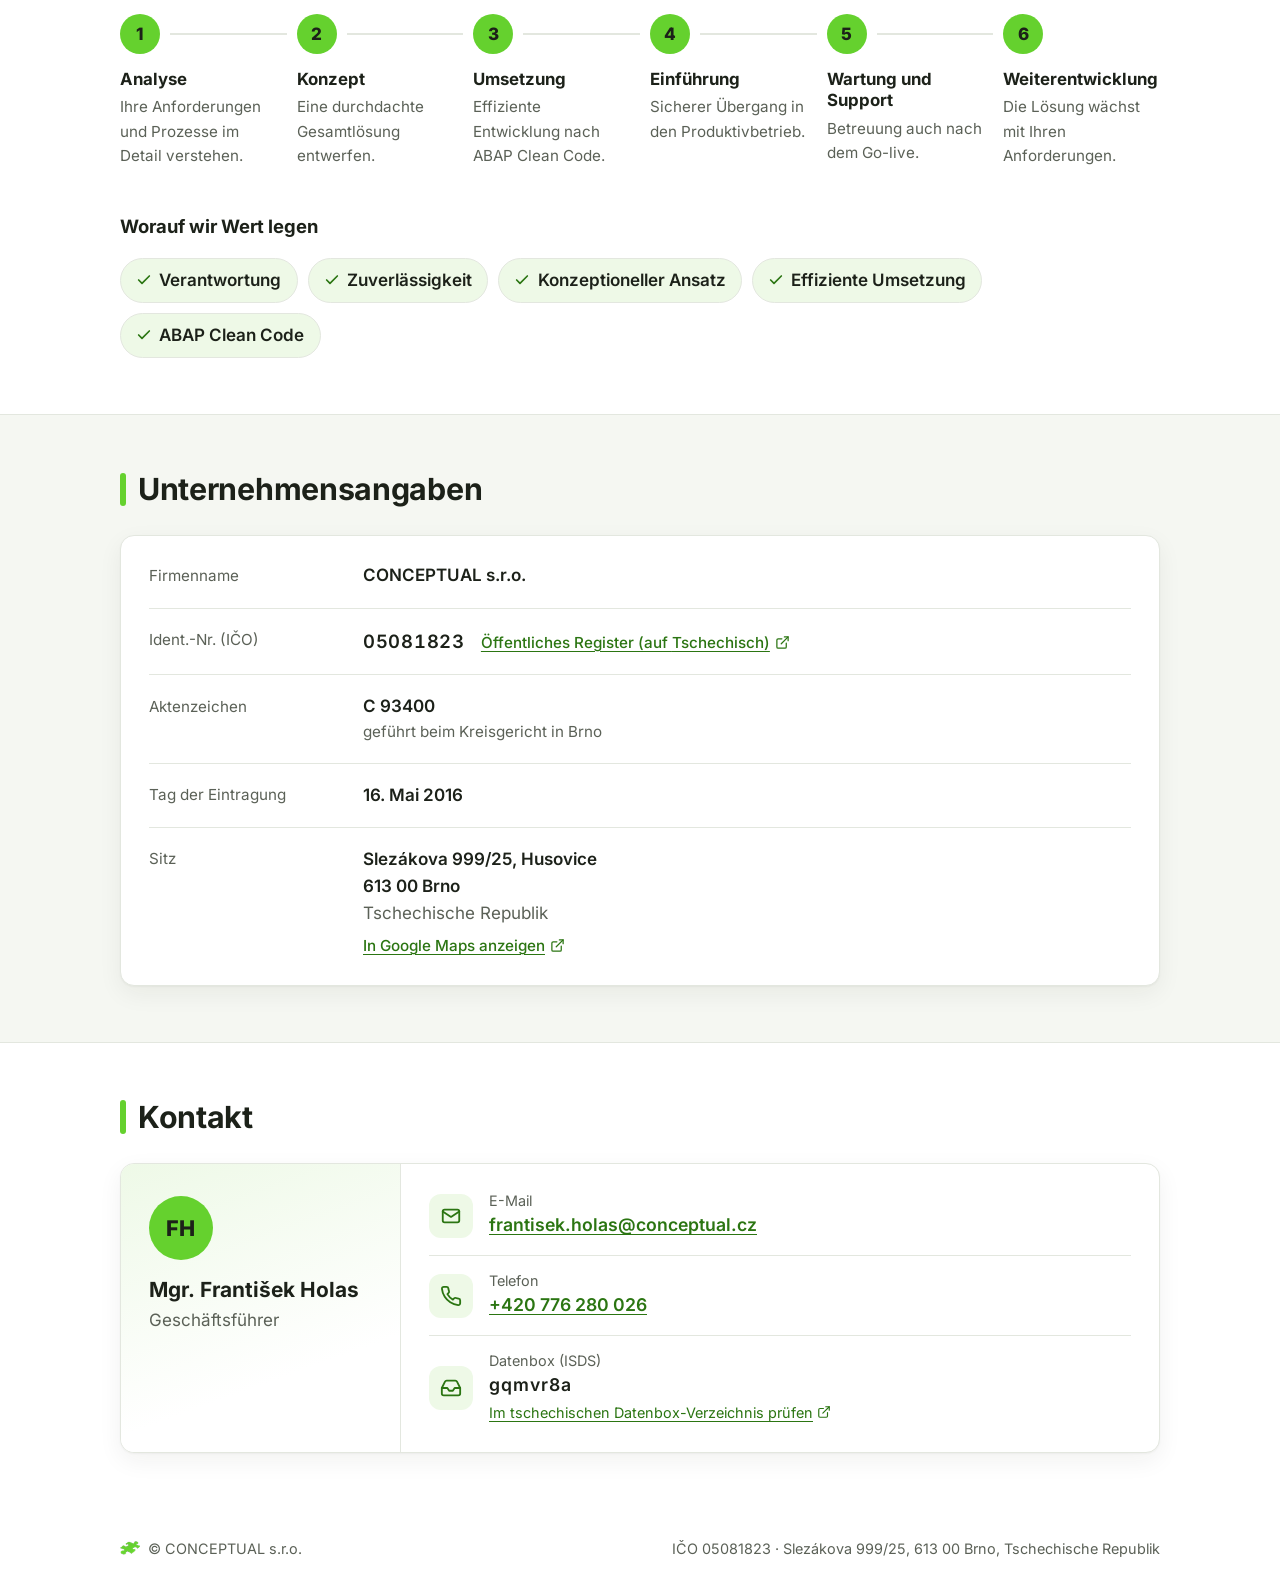
==== commit 172ebc6f: "Add a sixth service card on performance and S/4HANA Co-Authored-By: Claude Opus 5.5 <noreply@anthrop" ====
--- a/de/index.html
+++ b/de/index.html
@@ -141,6 +141,11 @@
             <p>OData-, REST- und SOAP-Services, RFC, IDocs und Proxys; Datenaustausch in XML, JSON, EDI oder Excel.</p>
           </li>
           <li class="card service">
+            <span class="service-icon" aria-hidden="true"><svg viewBox="0 0 24 24" fill="none" stroke="currentColor" stroke-width="2" stroke-linecap="round" stroke-linejoin="round"><polygon points="13 2 3 14 12 14 11 22 21 10 12 10 13 2"/></svg></span>
+            <h3>Performance und S/4HANA</h3>
+            <p>Beschleunigung langsamer Programme und Reports, Entwicklung für S/4HANA und Datenmodelle auf der HANA-Datenbank.</p>
+          </li>
+          <li class="card service">
             <span class="service-icon" aria-hidden="true"><svg viewBox="0 0 24 24" fill="none" stroke="currentColor" stroke-width="2" stroke-linecap="round" stroke-linejoin="round"><polyline points="6 9 6 2 18 2 18 9"/><path d="M6 18H4a2 2 0 0 1-2-2v-5a2 2 0 0 1 2-2h16a2 2 0 0 1 2 2v5a2 2 0 0 1-2 2h-2"/><rect x="6" y="14" width="12" height="8"/></svg></span>
             <h3>Druckausgaben und Dokumente</h3>
             <p>Druckformulare mit Adobe PDF Forms, inklusive Versand über verschiedene Kanäle, elektronischer Signatur und Dokumentenarchivierung.</p>
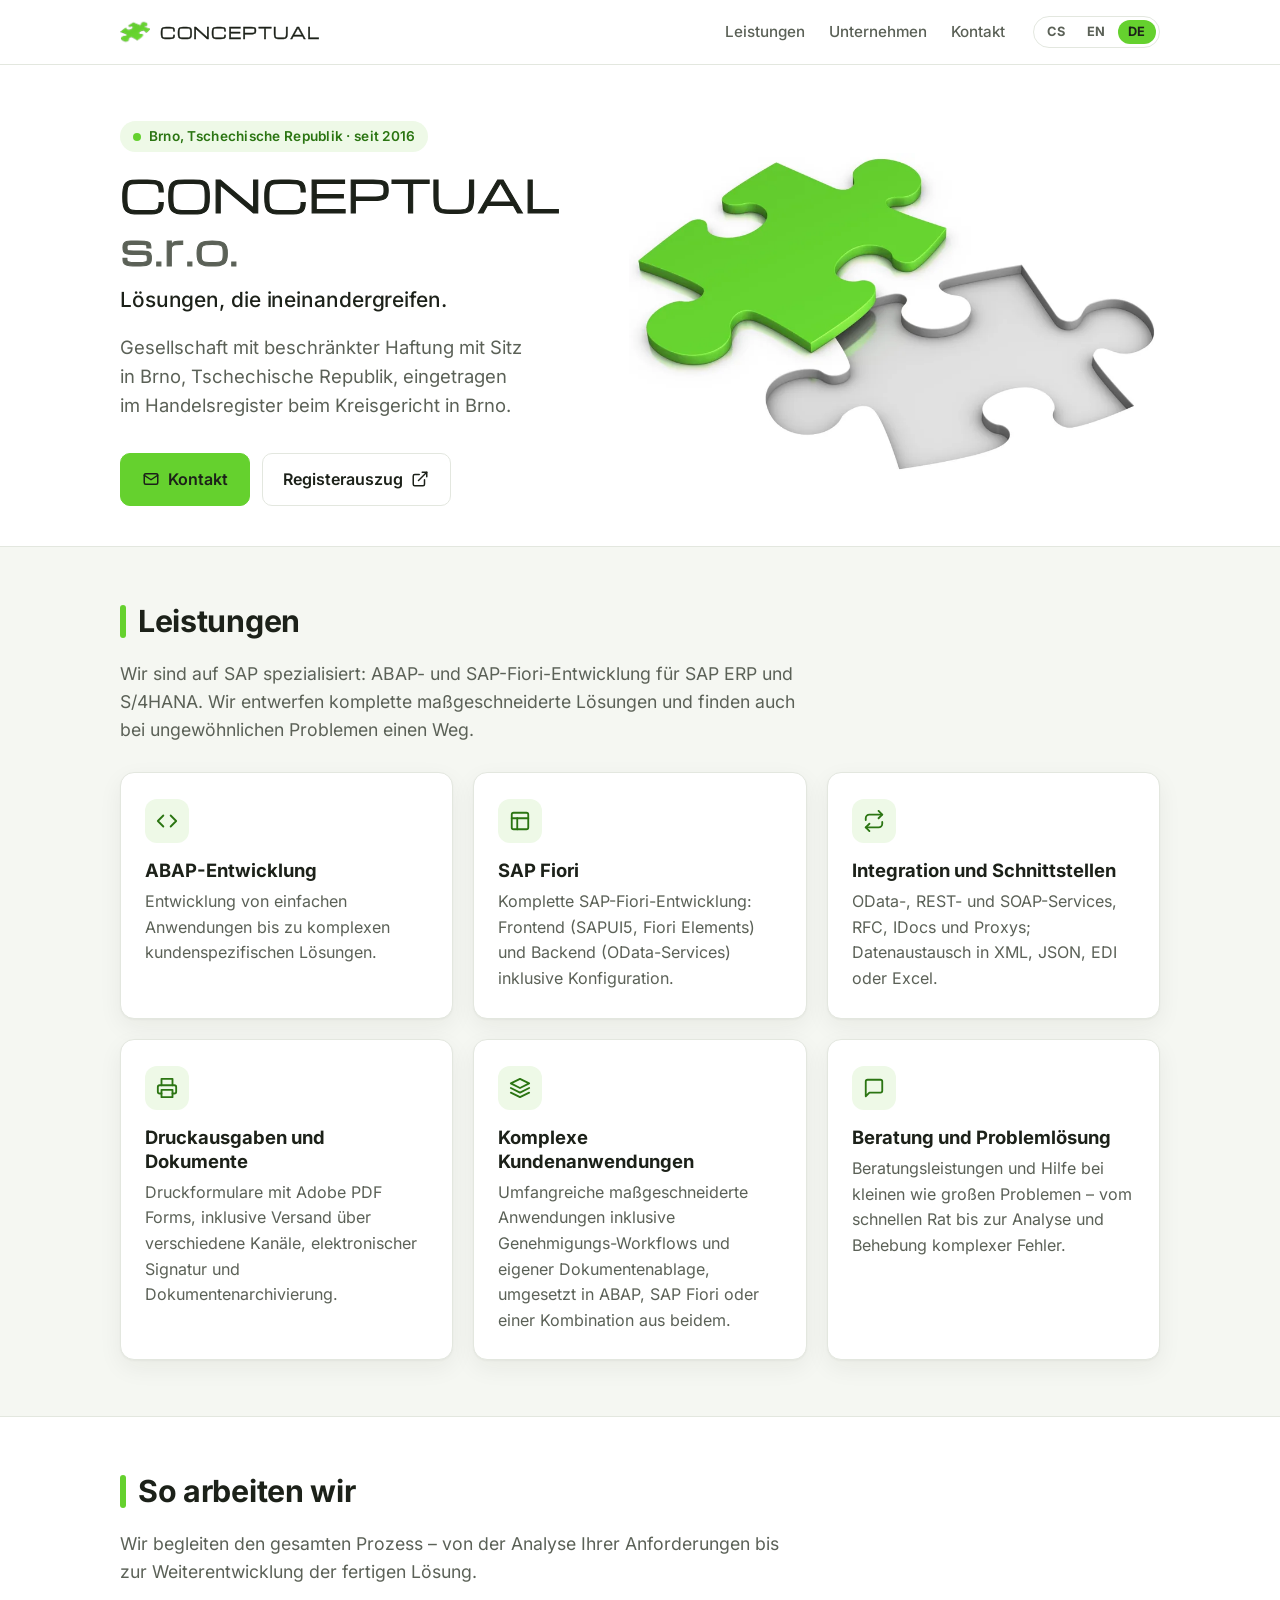
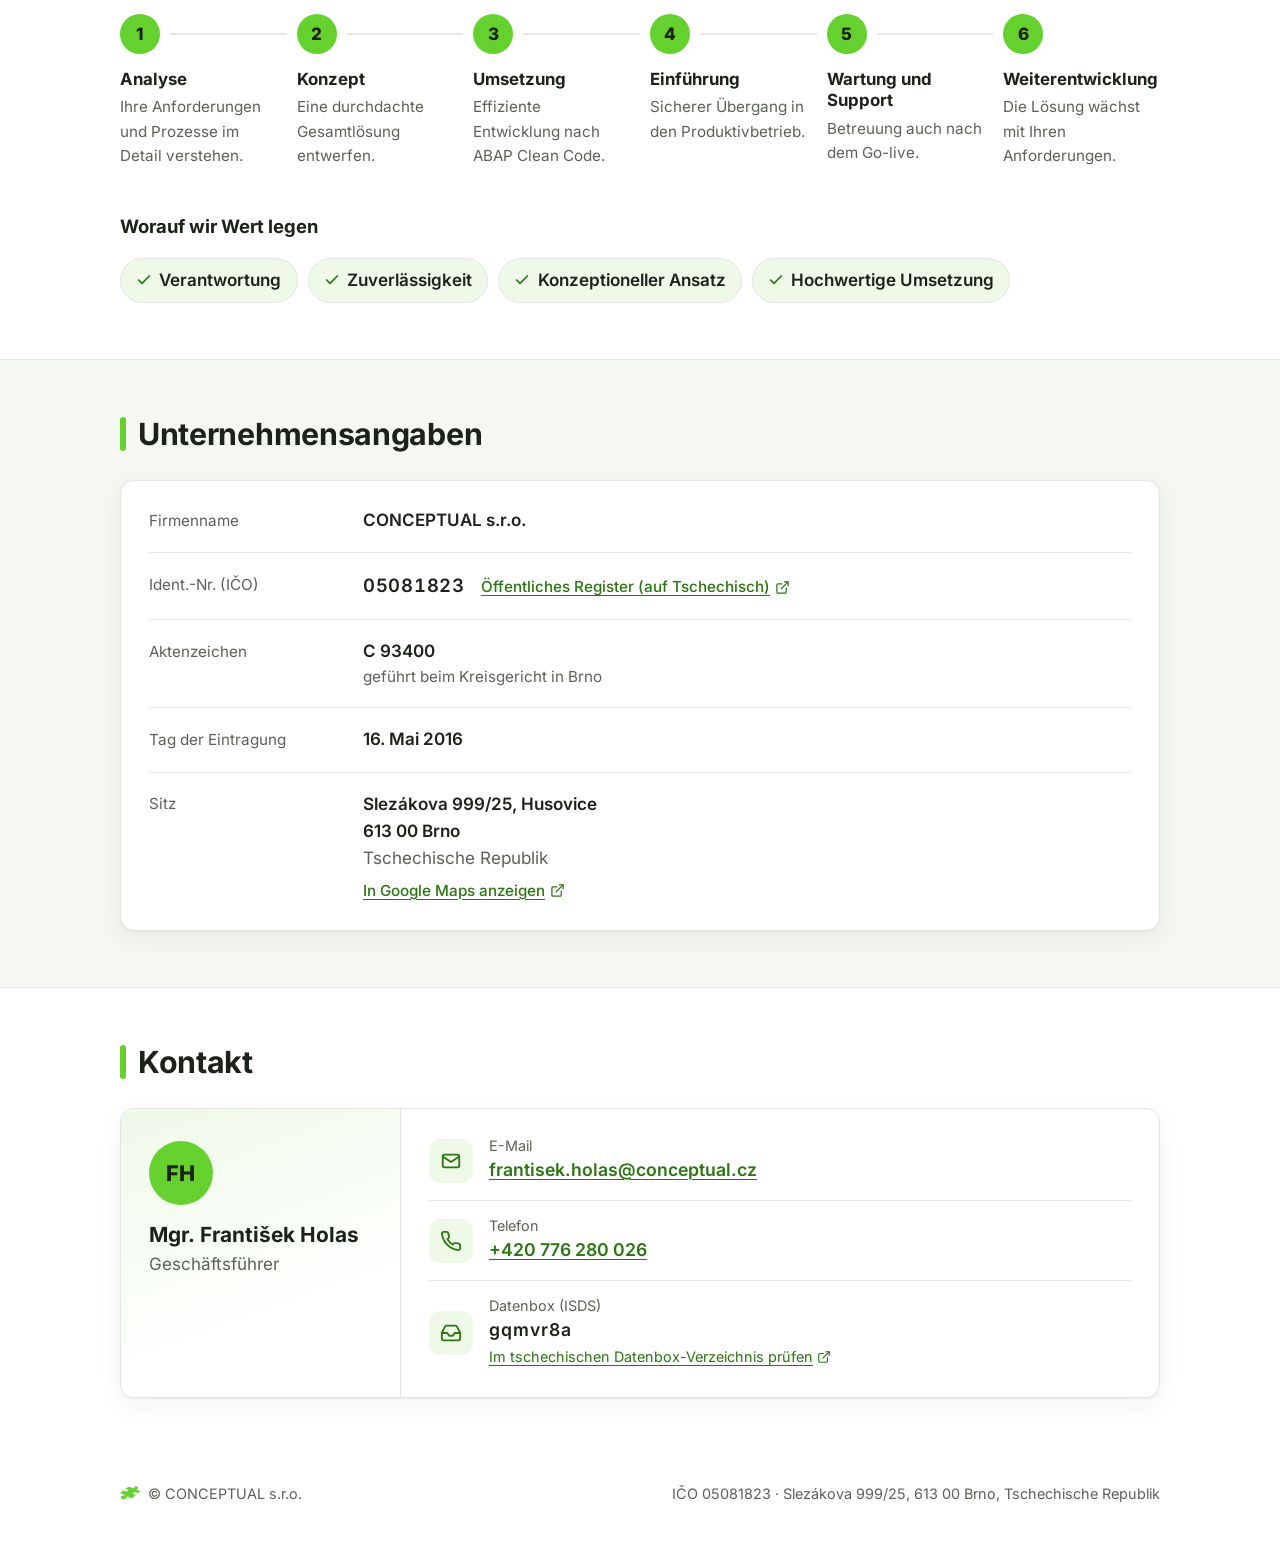
==== commit b2d5e9ae: "Replace the S/4HANA card with consulting, trim the values Make "Consulting and problem solving" the " ====
--- a/de/index.html
+++ b/de/index.html
@@ -141,11 +141,6 @@
             <p>OData-, REST- und SOAP-Services, RFC, IDocs und Proxys; Datenaustausch in XML, JSON, EDI oder Excel.</p>
           </li>
           <li class="card service">
-            <span class="service-icon" aria-hidden="true"><svg viewBox="0 0 24 24" fill="none" stroke="currentColor" stroke-width="2" stroke-linecap="round" stroke-linejoin="round"><polygon points="13 2 3 14 12 14 11 22 21 10 12 10 13 2"/></svg></span>
-            <h3>Performance und S/4HANA</h3>
-            <p>Beschleunigung langsamer Programme und Reports, Entwicklung für S/4HANA und Datenmodelle auf der HANA-Datenbank.</p>
-          </li>
-          <li class="card service">
             <span class="service-icon" aria-hidden="true"><svg viewBox="0 0 24 24" fill="none" stroke="currentColor" stroke-width="2" stroke-linecap="round" stroke-linejoin="round"><polyline points="6 9 6 2 18 2 18 9"/><path d="M6 18H4a2 2 0 0 1-2-2v-5a2 2 0 0 1 2-2h16a2 2 0 0 1 2 2v5a2 2 0 0 1-2 2h-2"/><rect x="6" y="14" width="12" height="8"/></svg></span>
             <h3>Druckausgaben und Dokumente</h3>
             <p>Druckformulare mit Adobe PDF Forms, inklusive Versand über verschiedene Kanäle, elektronischer Signatur und Dokumentenarchivierung.</p>
@@ -154,6 +149,11 @@
             <span class="service-icon" aria-hidden="true"><svg viewBox="0 0 24 24" fill="none" stroke="currentColor" stroke-width="2" stroke-linecap="round" stroke-linejoin="round"><polygon points="12 2 2 7 12 12 22 7 12 2"/><polyline points="2 17 12 22 22 17"/><polyline points="2 12 12 17 22 12"/></svg></span>
             <h3>Komplexe Kundenanwendungen</h3>
             <p>Umfangreiche maßgeschneiderte Anwendungen inklusive Genehmigungs-Workflows und eigener Dokumentenablage, umgesetzt in ABAP, SAP Fiori oder einer Kombination aus beidem.</p>
+          </li>
+          <li class="card service">
+            <span class="service-icon" aria-hidden="true"><svg viewBox="0 0 24 24" fill="none" stroke="currentColor" stroke-width="2" stroke-linecap="round" stroke-linejoin="round"><path d="M21 15a2 2 0 0 1-2 2H7l-4 4V5a2 2 0 0 1 2-2h14a2 2 0 0 1 2 2z"/></svg></span>
+            <h3>Beratung und Problemlösung</h3>
+            <p>Beratungsleistungen und Hilfe bei kleinen wie großen Problemen – vom schnellen Rat bis zur Analyse und Behebung komplexer Fehler.</p>
           </li>
         </ul>
       </div>
@@ -176,8 +176,7 @@
           <li><svg viewBox="0 0 24 24" fill="none" stroke="currentColor" stroke-width="2.5" stroke-linecap="round" stroke-linejoin="round" aria-hidden="true"><polyline points="20 6 9 17 4 12"/></svg>Verantwortung</li>
           <li><svg viewBox="0 0 24 24" fill="none" stroke="currentColor" stroke-width="2.5" stroke-linecap="round" stroke-linejoin="round" aria-hidden="true"><polyline points="20 6 9 17 4 12"/></svg>Zuverlässigkeit</li>
           <li><svg viewBox="0 0 24 24" fill="none" stroke="currentColor" stroke-width="2.5" stroke-linecap="round" stroke-linejoin="round" aria-hidden="true"><polyline points="20 6 9 17 4 12"/></svg>Konzeptioneller Ansatz</li>
-          <li><svg viewBox="0 0 24 24" fill="none" stroke="currentColor" stroke-width="2.5" stroke-linecap="round" stroke-linejoin="round" aria-hidden="true"><polyline points="20 6 9 17 4 12"/></svg>Effiziente Umsetzung</li>
-          <li><svg viewBox="0 0 24 24" fill="none" stroke="currentColor" stroke-width="2.5" stroke-linecap="round" stroke-linejoin="round" aria-hidden="true"><polyline points="20 6 9 17 4 12"/></svg>ABAP Clean Code</li>
+          <li><svg viewBox="0 0 24 24" fill="none" stroke="currentColor" stroke-width="2.5" stroke-linecap="round" stroke-linejoin="round" aria-hidden="true"><polyline points="20 6 9 17 4 12"/></svg>Hochwertige Umsetzung</li>
         </ul>
       </div>
     </section>
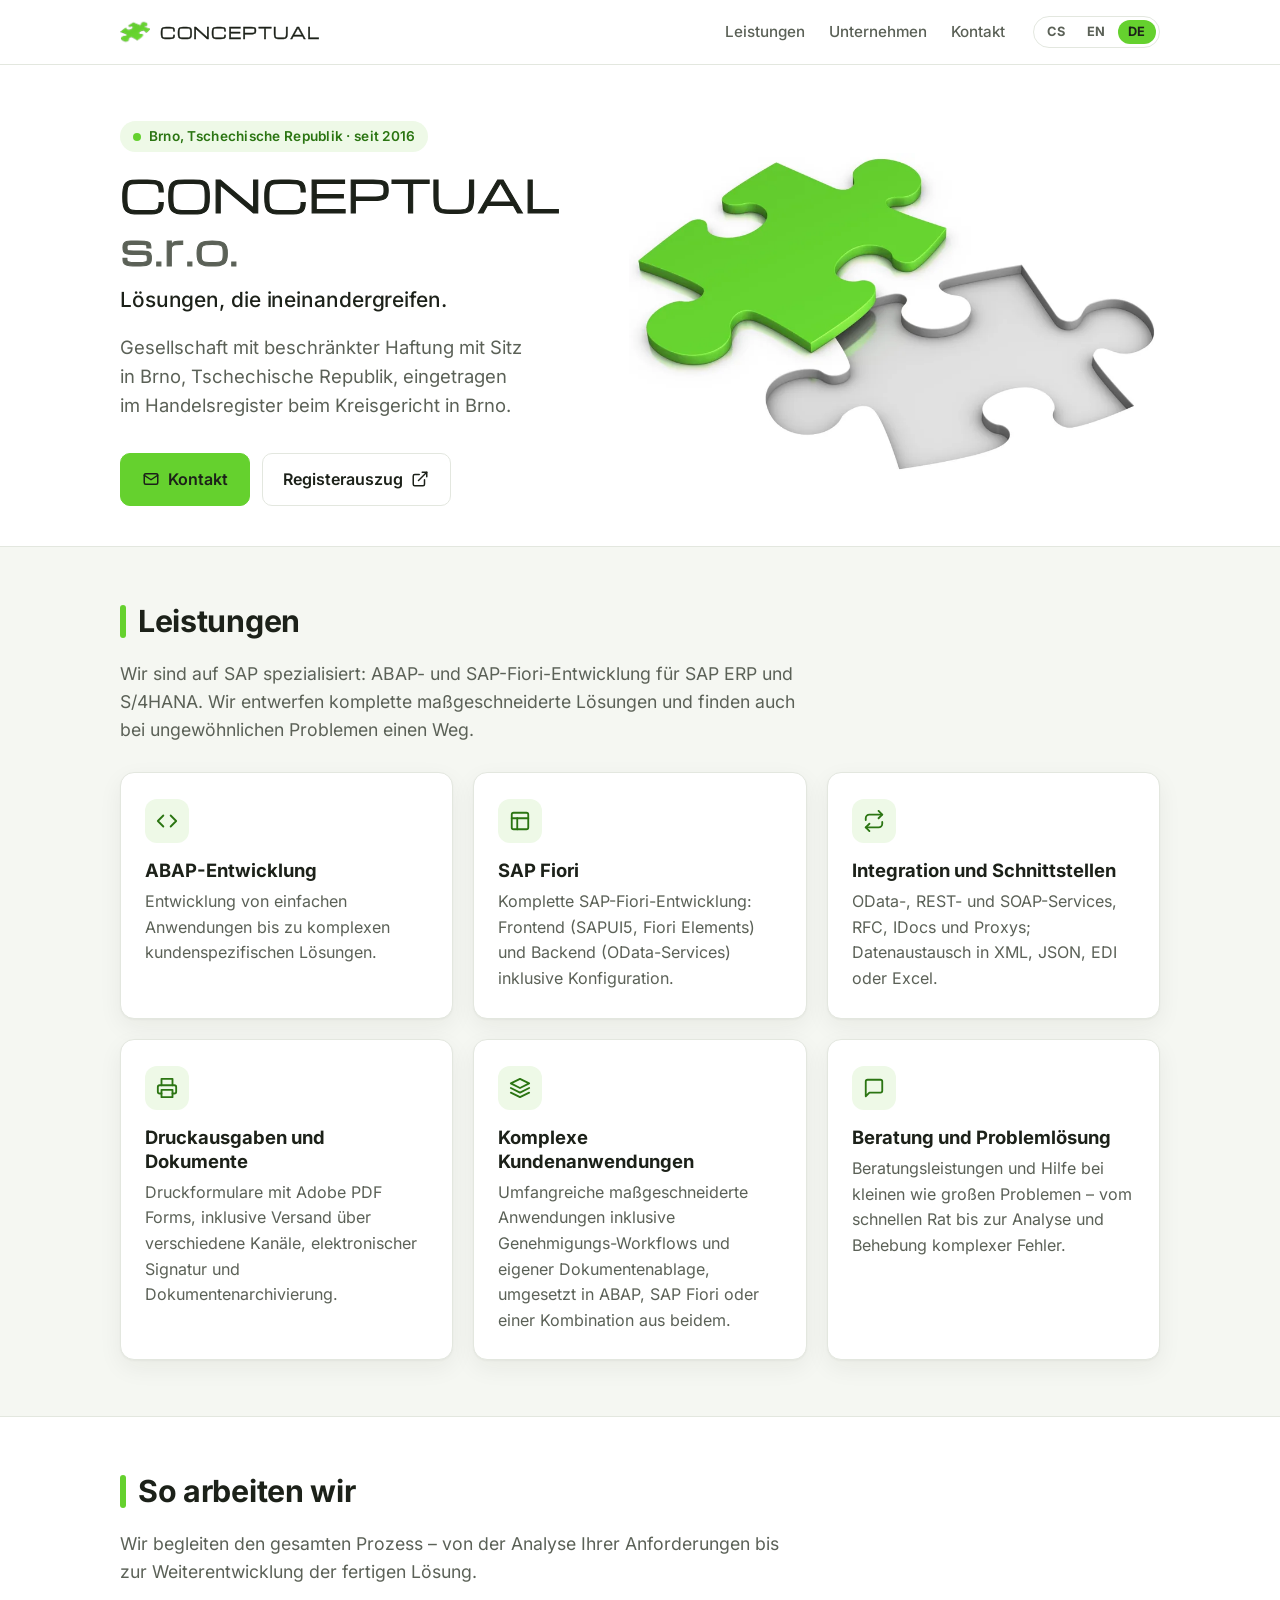
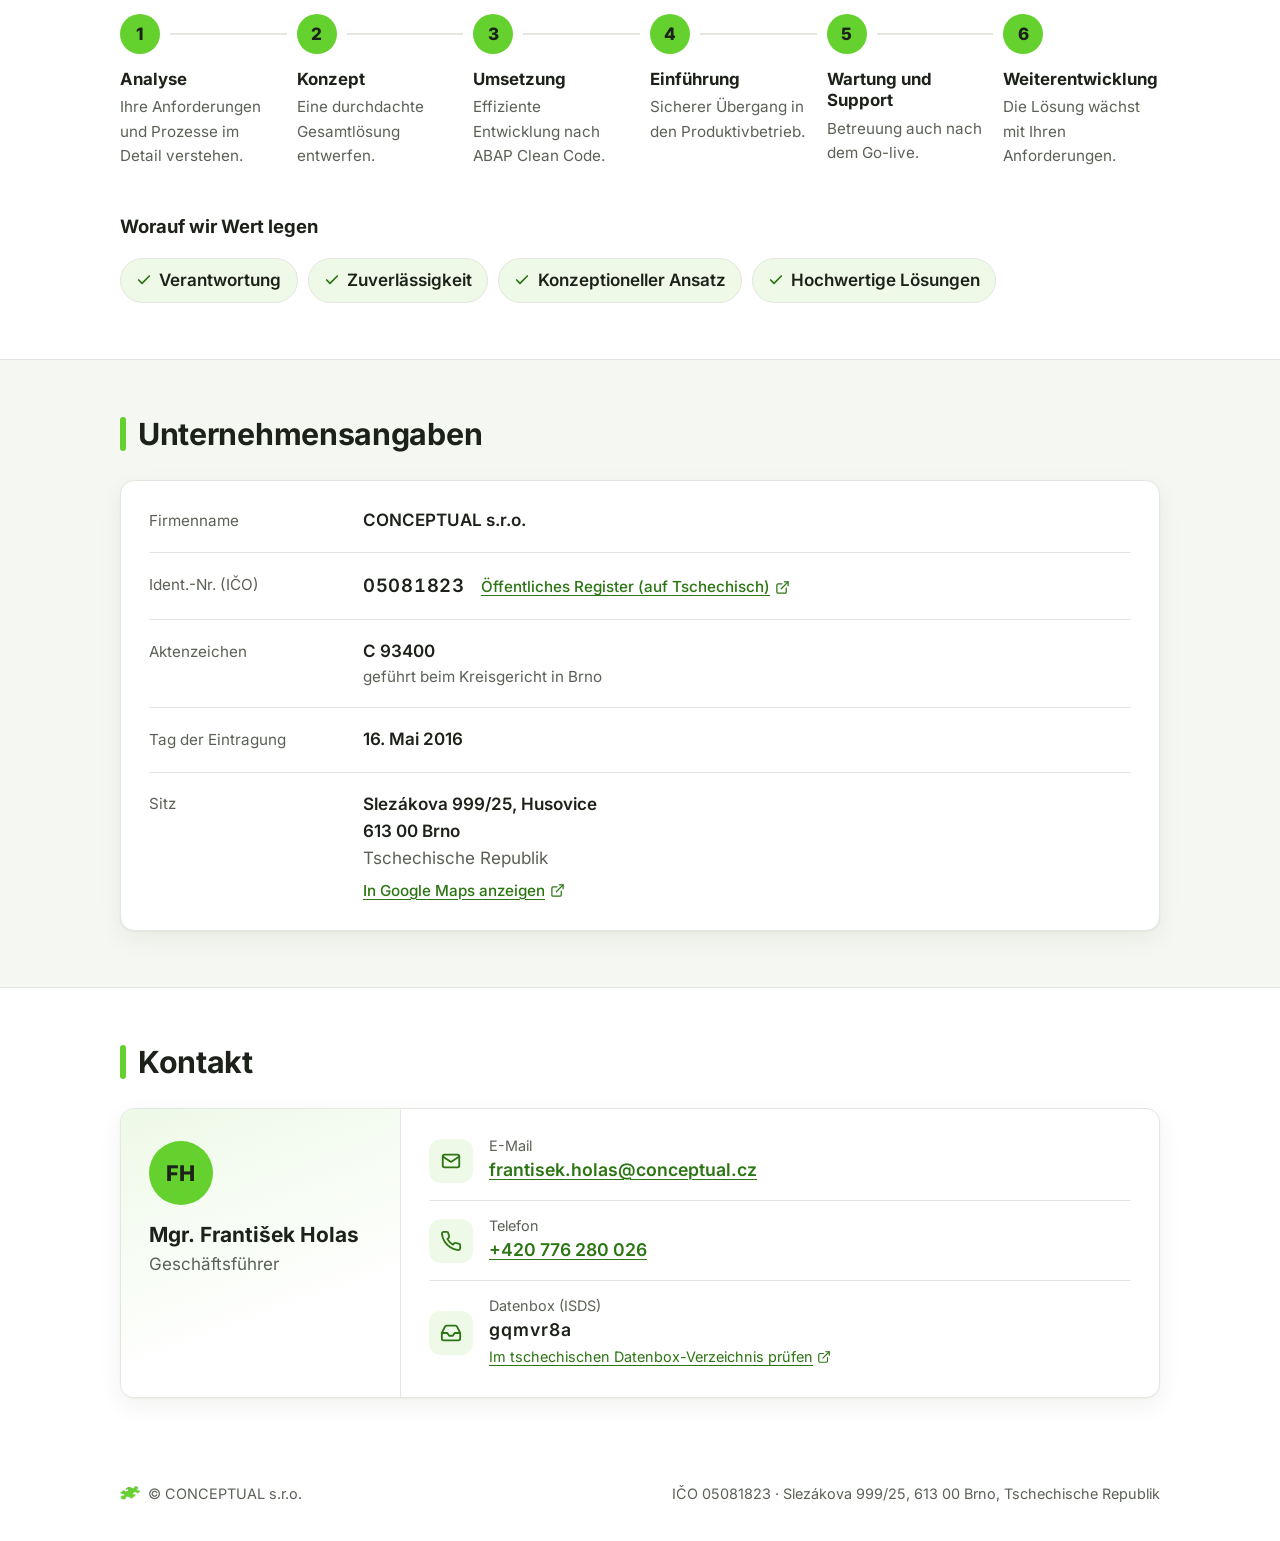
==== commit c20da4b9: "Rename the fourth value to high-quality solutions Co-Authored-By: Claude Opus 5.5 <noreply@anthropic" ====
--- a/de/index.html
+++ b/de/index.html
@@ -176,7 +176,7 @@
           <li><svg viewBox="0 0 24 24" fill="none" stroke="currentColor" stroke-width="2.5" stroke-linecap="round" stroke-linejoin="round" aria-hidden="true"><polyline points="20 6 9 17 4 12"/></svg>Verantwortung</li>
           <li><svg viewBox="0 0 24 24" fill="none" stroke="currentColor" stroke-width="2.5" stroke-linecap="round" stroke-linejoin="round" aria-hidden="true"><polyline points="20 6 9 17 4 12"/></svg>Zuverlässigkeit</li>
           <li><svg viewBox="0 0 24 24" fill="none" stroke="currentColor" stroke-width="2.5" stroke-linecap="round" stroke-linejoin="round" aria-hidden="true"><polyline points="20 6 9 17 4 12"/></svg>Konzeptioneller Ansatz</li>
-          <li><svg viewBox="0 0 24 24" fill="none" stroke="currentColor" stroke-width="2.5" stroke-linecap="round" stroke-linejoin="round" aria-hidden="true"><polyline points="20 6 9 17 4 12"/></svg>Hochwertige Umsetzung</li>
+          <li><svg viewBox="0 0 24 24" fill="none" stroke="currentColor" stroke-width="2.5" stroke-linecap="round" stroke-linejoin="round" aria-hidden="true"><polyline points="20 6 9 17 4 12"/></svg>Hochwertige Lösungen</li>
         </ul>
       </div>
     </section>
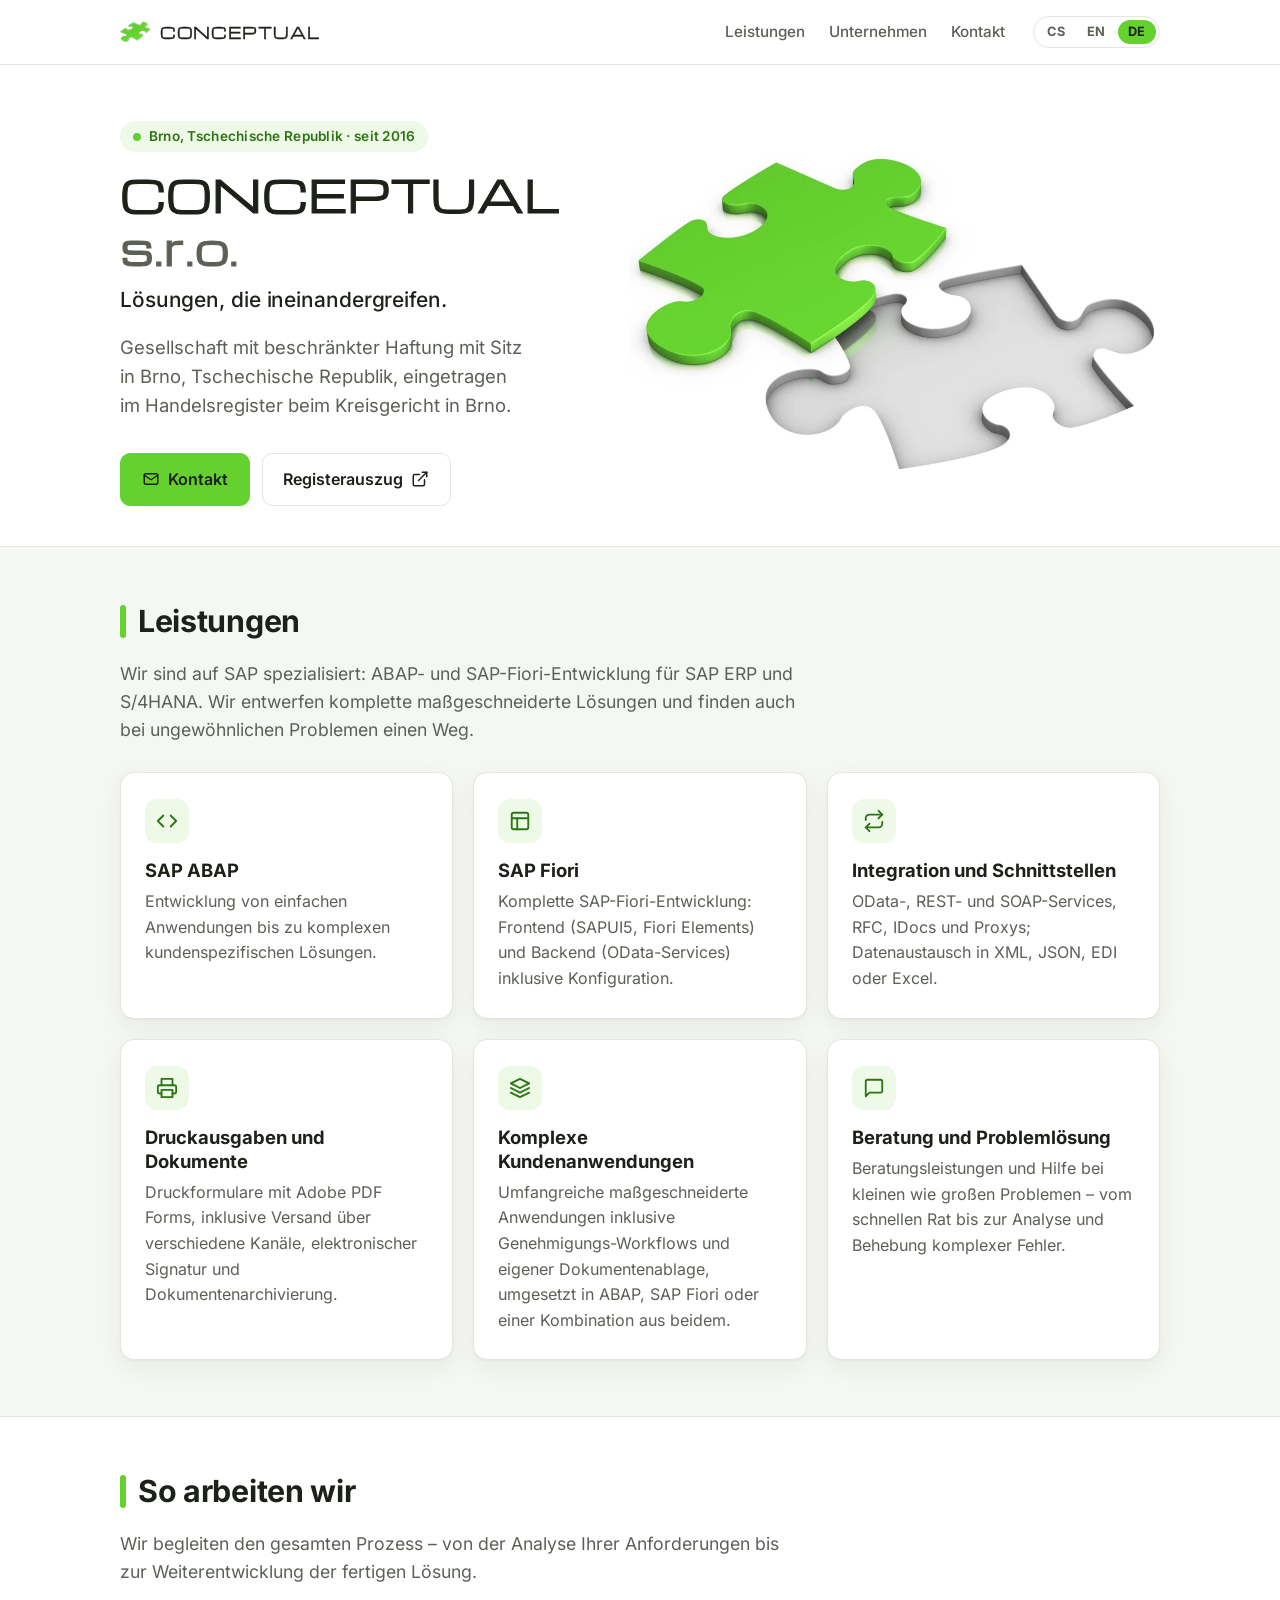
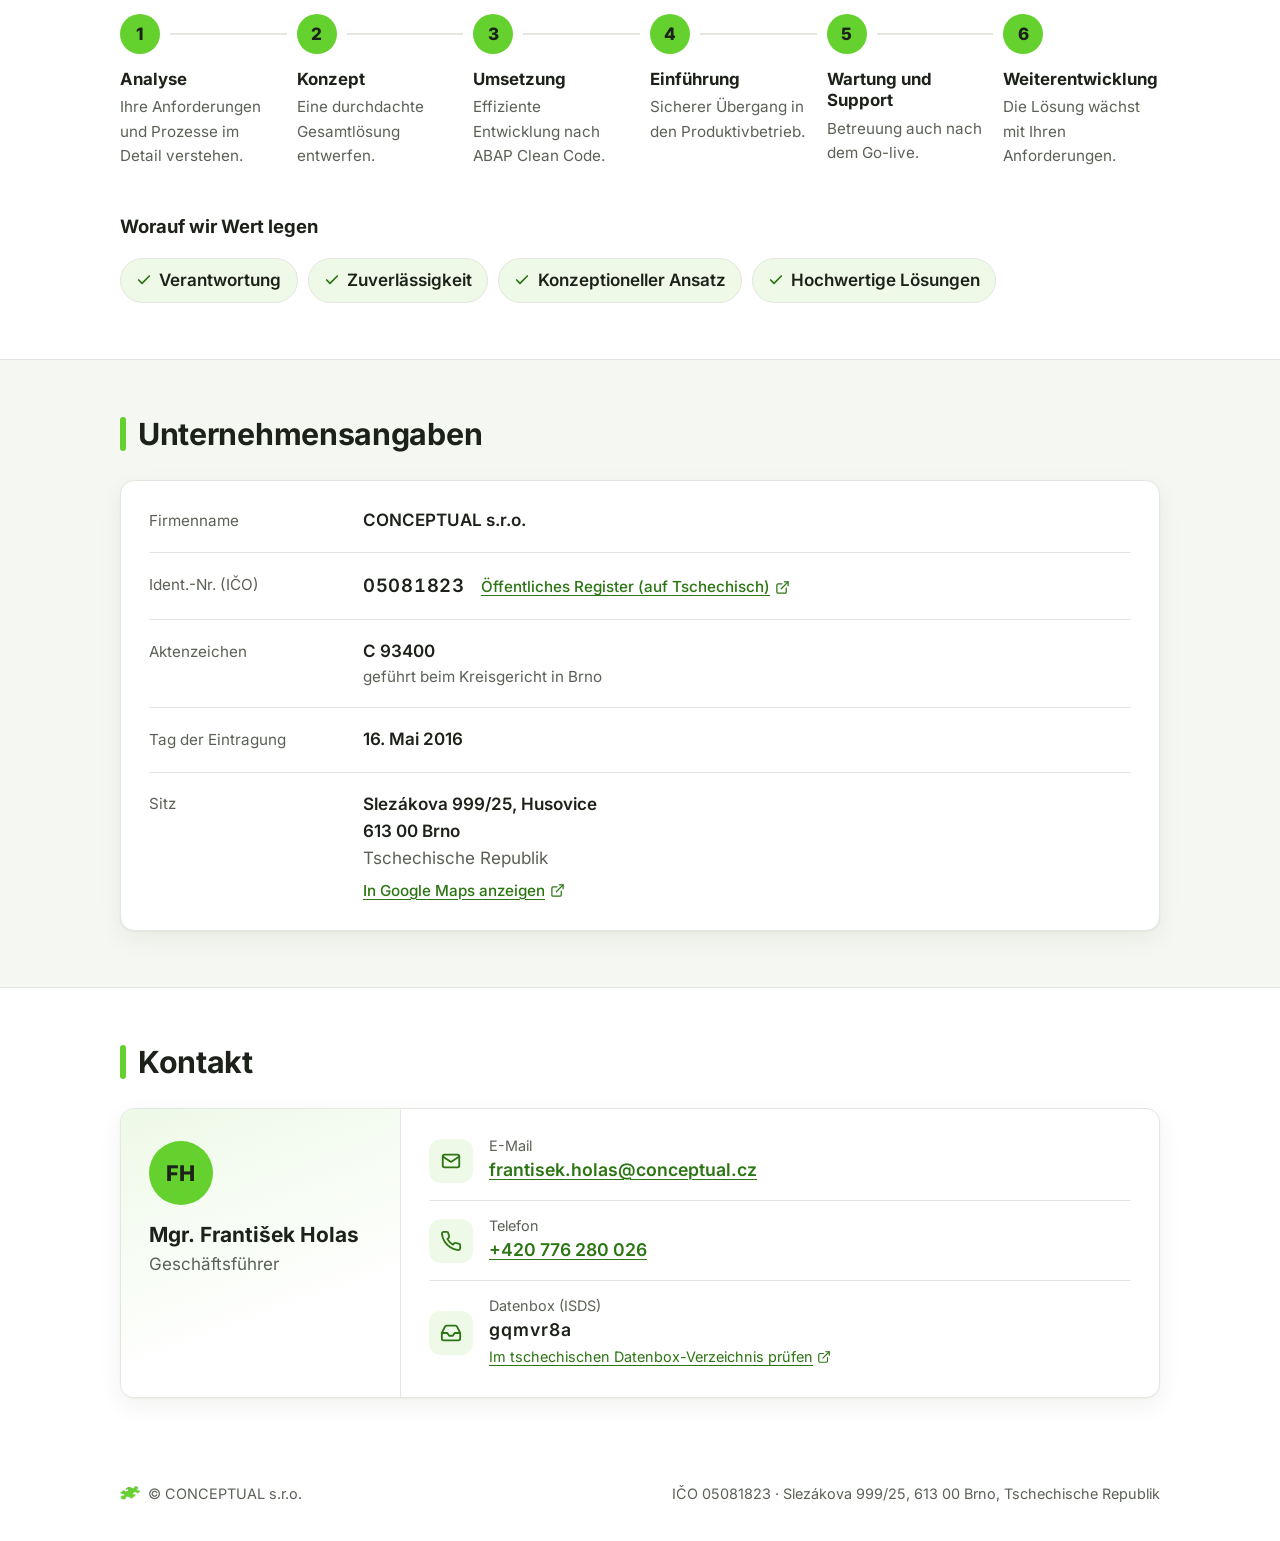
==== commit 68c3a765: "Title the first service card SAP ABAP Co-Authored-By: Claude Opus 5.5 <noreply@anthropic.com> Claude" ====
--- a/de/index.html
+++ b/de/index.html
@@ -127,7 +127,7 @@
         <ul class="services">
           <li class="card service">
             <span class="service-icon" aria-hidden="true"><svg viewBox="0 0 24 24" fill="none" stroke="currentColor" stroke-width="2" stroke-linecap="round" stroke-linejoin="round"><polyline points="16 18 22 12 16 6"/><polyline points="8 6 2 12 8 18"/></svg></span>
-            <h3>ABAP-Entwicklung</h3>
+            <h3>SAP ABAP</h3>
             <p>Entwicklung von einfachen Anwendungen bis zu komplexen kundenspezifischen Lösungen.</p>
           </li>
           <li class="card service">
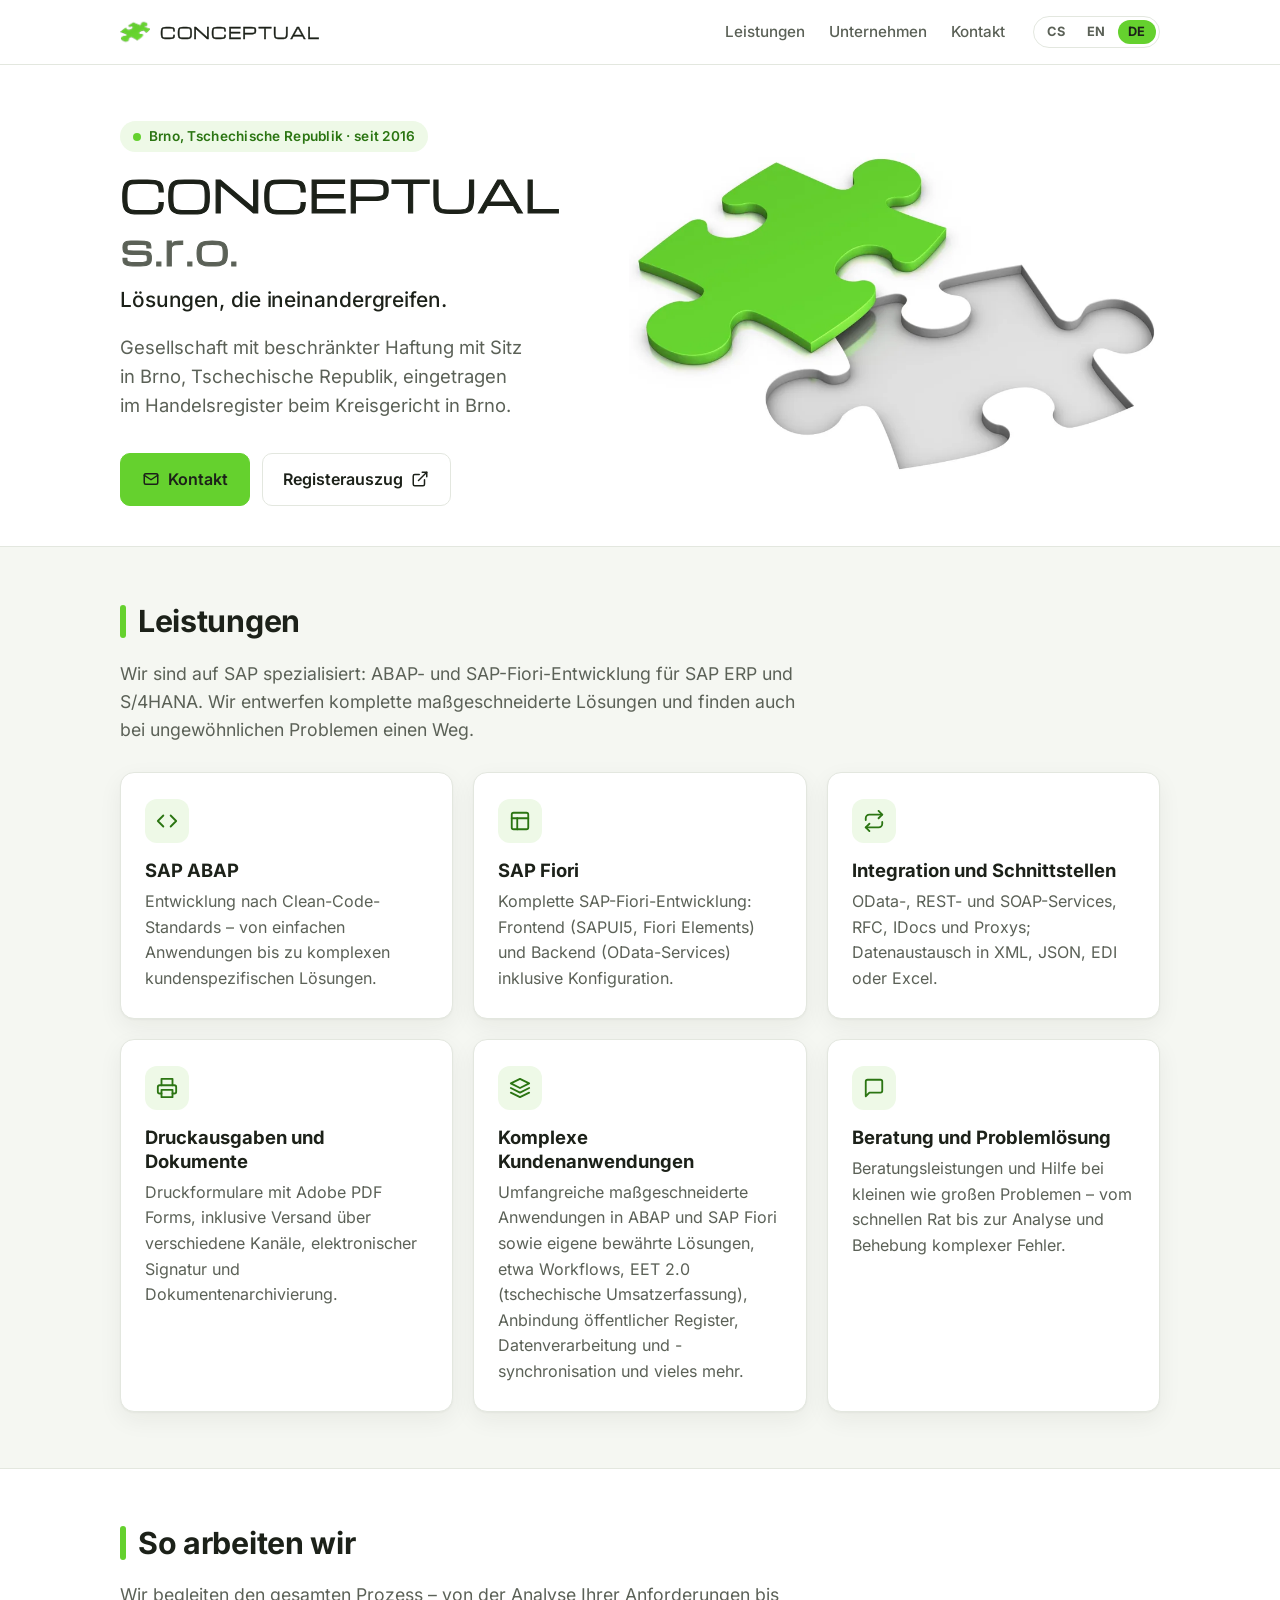
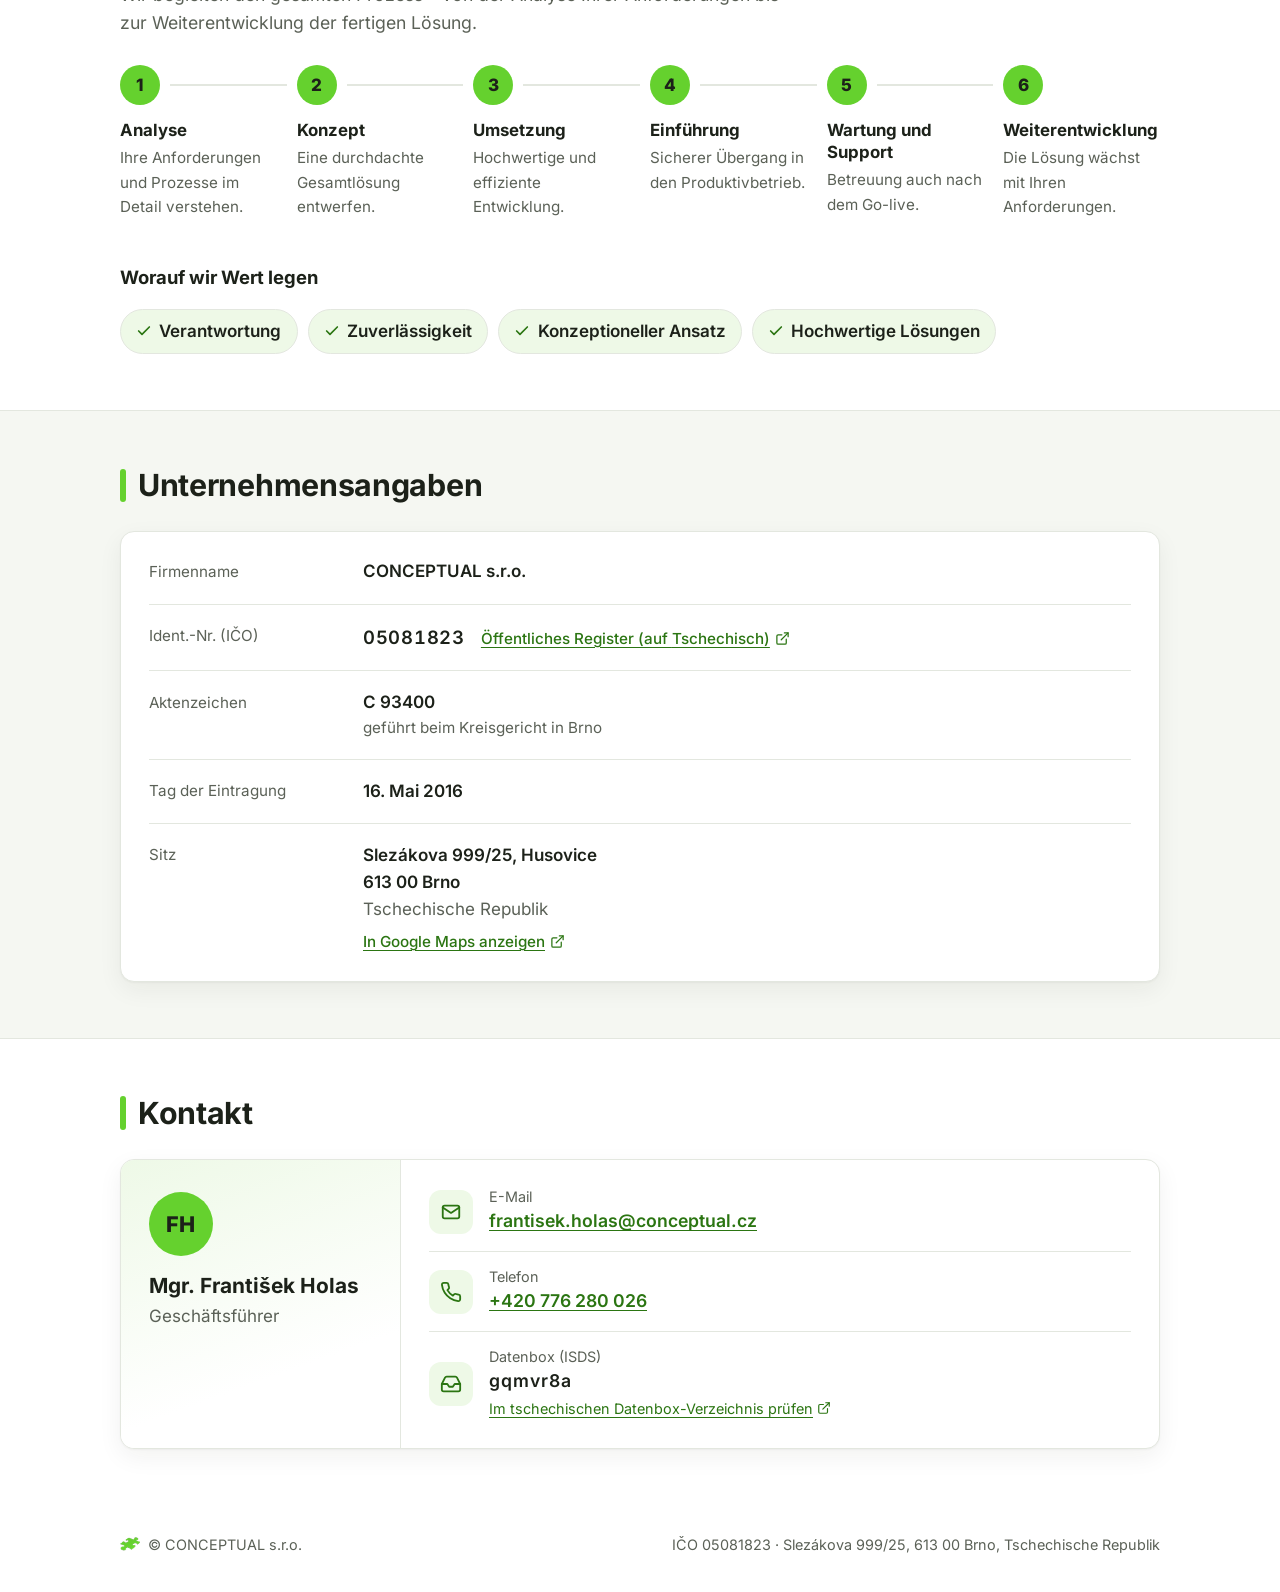
==== commit 663a15e8: "Mention Clean Code on the SAP ABAP card, expand complex applications Move the Clean Code mention fro" ====
--- a/de/index.html
+++ b/de/index.html
@@ -128,7 +128,7 @@
           <li class="card service">
             <span class="service-icon" aria-hidden="true"><svg viewBox="0 0 24 24" fill="none" stroke="currentColor" stroke-width="2" stroke-linecap="round" stroke-linejoin="round"><polyline points="16 18 22 12 16 6"/><polyline points="8 6 2 12 8 18"/></svg></span>
             <h3>SAP ABAP</h3>
-            <p>Entwicklung von einfachen Anwendungen bis zu komplexen kundenspezifischen Lösungen.</p>
+            <p>Entwicklung nach Clean-Code-Standards – von einfachen Anwendungen bis zu komplexen kundenspezifischen Lösungen.</p>
           </li>
           <li class="card service">
             <span class="service-icon" aria-hidden="true"><svg viewBox="0 0 24 24" fill="none" stroke="currentColor" stroke-width="2" stroke-linecap="round" stroke-linejoin="round"><rect x="3" y="3" width="18" height="18" rx="2"/><line x1="3" y1="9" x2="21" y2="9"/><line x1="9" y1="21" x2="9" y2="9"/></svg></span>
@@ -148,7 +148,7 @@
           <li class="card service">
             <span class="service-icon" aria-hidden="true"><svg viewBox="0 0 24 24" fill="none" stroke="currentColor" stroke-width="2" stroke-linecap="round" stroke-linejoin="round"><polygon points="12 2 2 7 12 12 22 7 12 2"/><polyline points="2 17 12 22 22 17"/><polyline points="2 12 12 17 22 12"/></svg></span>
             <h3>Komplexe Kundenanwendungen</h3>
-            <p>Umfangreiche maßgeschneiderte Anwendungen inklusive Genehmigungs-Workflows und eigener Dokumentenablage, umgesetzt in ABAP, SAP Fiori oder einer Kombination aus beidem.</p>
+            <p>Umfangreiche maßgeschneiderte Anwendungen in ABAP und SAP Fiori sowie eigene bewährte Lösungen, etwa Workflows, EET 2.0 (tschechische Umsatzerfassung), Anbindung öffentlicher Register, Datenverarbeitung und -synchronisation und vieles mehr.</p>
           </li>
           <li class="card service">
             <span class="service-icon" aria-hidden="true"><svg viewBox="0 0 24 24" fill="none" stroke="currentColor" stroke-width="2" stroke-linecap="round" stroke-linejoin="round"><path d="M21 15a2 2 0 0 1-2 2H7l-4 4V5a2 2 0 0 1 2-2h14a2 2 0 0 1 2 2z"/></svg></span>
@@ -166,7 +166,7 @@
         <ol class="steps">
           <li class="step"><h3>Analyse</h3><p>Ihre Anforderungen und Prozesse im Detail verstehen.</p></li>
           <li class="step"><h3>Konzept</h3><p>Eine durchdachte Gesamtlösung entwerfen.</p></li>
-          <li class="step"><h3>Umsetzung</h3><p>Effiziente Entwicklung nach ABAP&nbsp;Clean&nbsp;Code.</p></li>
+          <li class="step"><h3>Umsetzung</h3><p>Hochwertige und effiziente Entwicklung.</p></li>
           <li class="step"><h3>Einführung</h3><p>Sicherer Übergang in den Produktivbetrieb.</p></li>
           <li class="step"><h3>Wartung und Support</h3><p>Betreuung auch nach dem Go-live.</p></li>
           <li class="step"><h3>Weiterentwicklung</h3><p>Die Lösung wächst mit Ihren Anforderungen.</p></li>
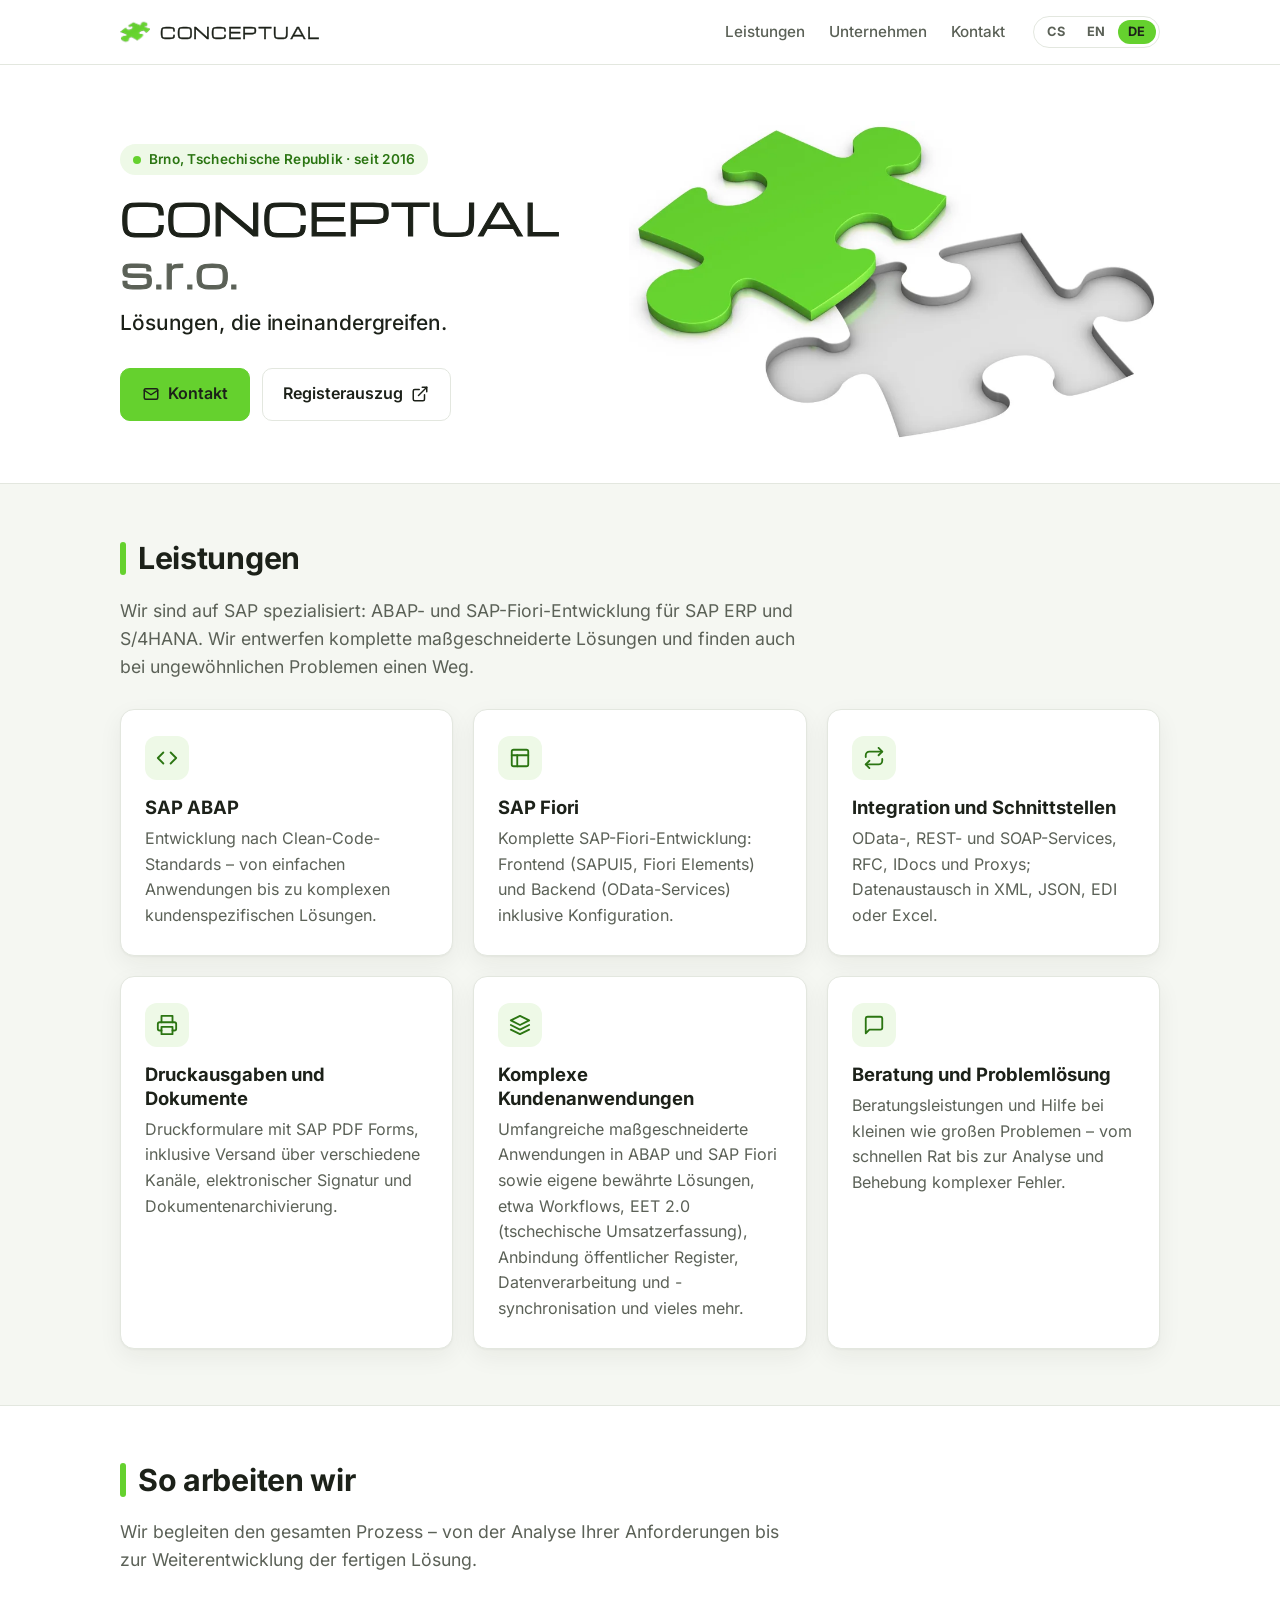
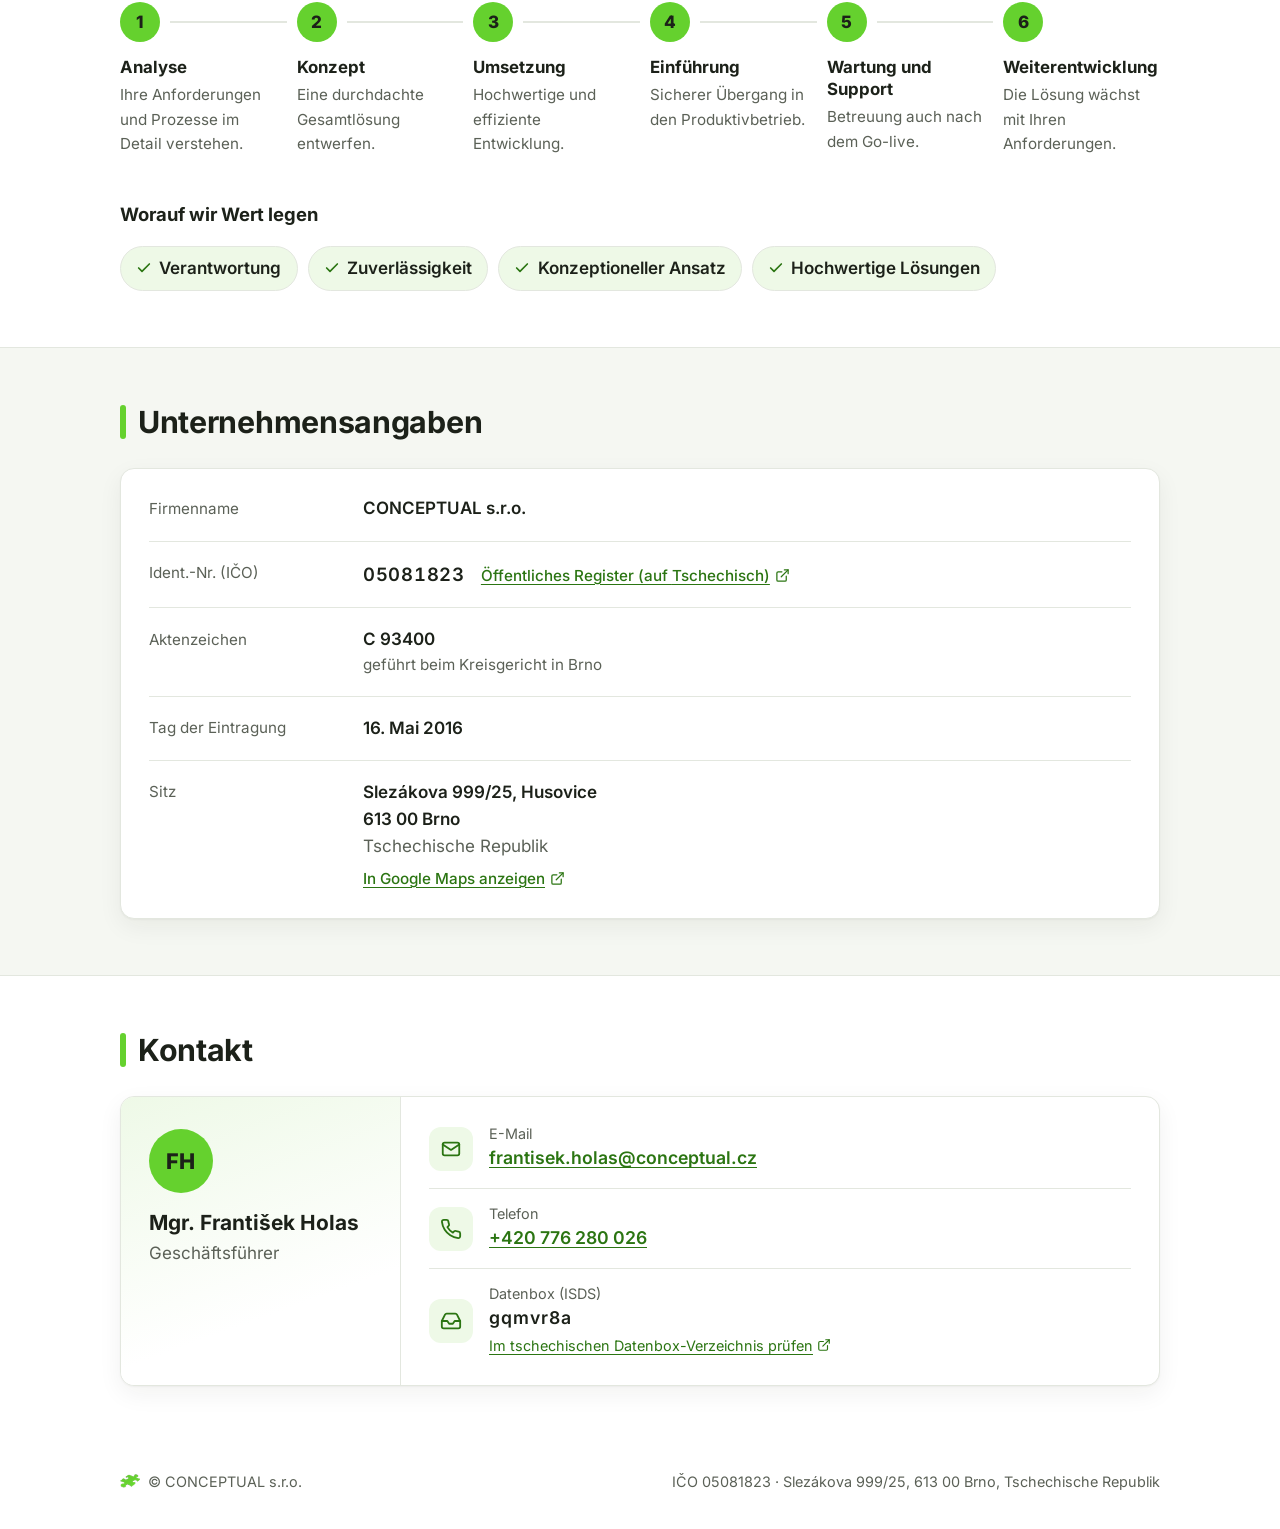
==== commit 269737e0: "Drop the hero legal sentence, rename to SAP PDF Forms Remove the sentence about the company's legal " ====
--- a/de/index.html
+++ b/de/index.html
@@ -101,7 +101,6 @@
           <p class="eyebrow">Brno, Tschechische Republik · seit 2016</p>
           <h1>CONCEPTUAL <span class="suffix">s.r.o.</span></h1>
           <p class="motto">Lösungen, die ineinandergreifen.</p>
-          <p class="lead">Gesellschaft mit beschränkter Haftung mit Sitz in Brno, Tschechische Republik, eingetragen im Handelsregister beim Kreisgericht in&nbsp;Brno.</p>
           <div class="actions">
             <a class="btn primary" href="#contact">
               <svg viewBox="0 0 24 24" fill="none" stroke="currentColor" stroke-width="2" stroke-linecap="round" stroke-linejoin="round" aria-hidden="true"><rect x="3" y="5" width="18" height="14" rx="2"/><polyline points="3 7 12 13 21 7"/></svg>
@@ -143,7 +142,7 @@
           <li class="card service">
             <span class="service-icon" aria-hidden="true"><svg viewBox="0 0 24 24" fill="none" stroke="currentColor" stroke-width="2" stroke-linecap="round" stroke-linejoin="round"><polyline points="6 9 6 2 18 2 18 9"/><path d="M6 18H4a2 2 0 0 1-2-2v-5a2 2 0 0 1 2-2h16a2 2 0 0 1 2 2v5a2 2 0 0 1-2 2h-2"/><rect x="6" y="14" width="12" height="8"/></svg></span>
             <h3>Druckausgaben und Dokumente</h3>
-            <p>Druckformulare mit Adobe PDF Forms, inklusive Versand über verschiedene Kanäle, elektronischer Signatur und Dokumentenarchivierung.</p>
+            <p>Druckformulare mit SAP PDF Forms, inklusive Versand über verschiedene Kanäle, elektronischer Signatur und Dokumentenarchivierung.</p>
           </li>
           <li class="card service">
             <span class="service-icon" aria-hidden="true"><svg viewBox="0 0 24 24" fill="none" stroke="currentColor" stroke-width="2" stroke-linecap="round" stroke-linejoin="round"><polygon points="12 2 2 7 12 12 22 7 12 2"/><polyline points="2 17 12 22 22 17"/><polyline points="2 12 12 17 22 12"/></svg></span>
--- a/assets/style.css
+++ b/assets/style.css
@@ -125,8 +125,7 @@
   -webkit-text-stroke: var(--brand-stroke) currentColor;
 }
 h1 .suffix { color: var(--muted); }
-.motto { margin: -.35rem 0 1.25rem; font-size: 1.3rem; font-weight: 500; line-height: 1.3; letter-spacing: -.005em; color: var(--ink); }
-.lead { margin: 0 0 2rem; color: var(--muted); font-size: 1.15rem; max-width: 34ch; }
+.motto { margin: -.35rem 0 2rem; font-size: 1.3rem; font-weight: 500; line-height: 1.3; letter-spacing: -.005em; color: var(--ink); }
 .actions { display: flex; flex-wrap: wrap; gap: .75rem; }
 .btn {
   display: inline-flex; align-items: center; gap: .5rem;
@@ -260,8 +259,7 @@
 @media (max-width: 600px) {
   .wrap { padding: 0 16px; }
   .brand { font-size: .85rem; }
-  .lead { font-size: 1.05rem; }
-  .motto { font-size: 1.15rem; margin-bottom: 1rem; }
+  .motto { font-size: 1.15rem; margin-bottom: 1.5rem; }
   section.block { padding: 40px 0; }
   .facts { padding: 4px 20px; }
   .fact { grid-template-columns: 1fr; padding: 14px 0; }
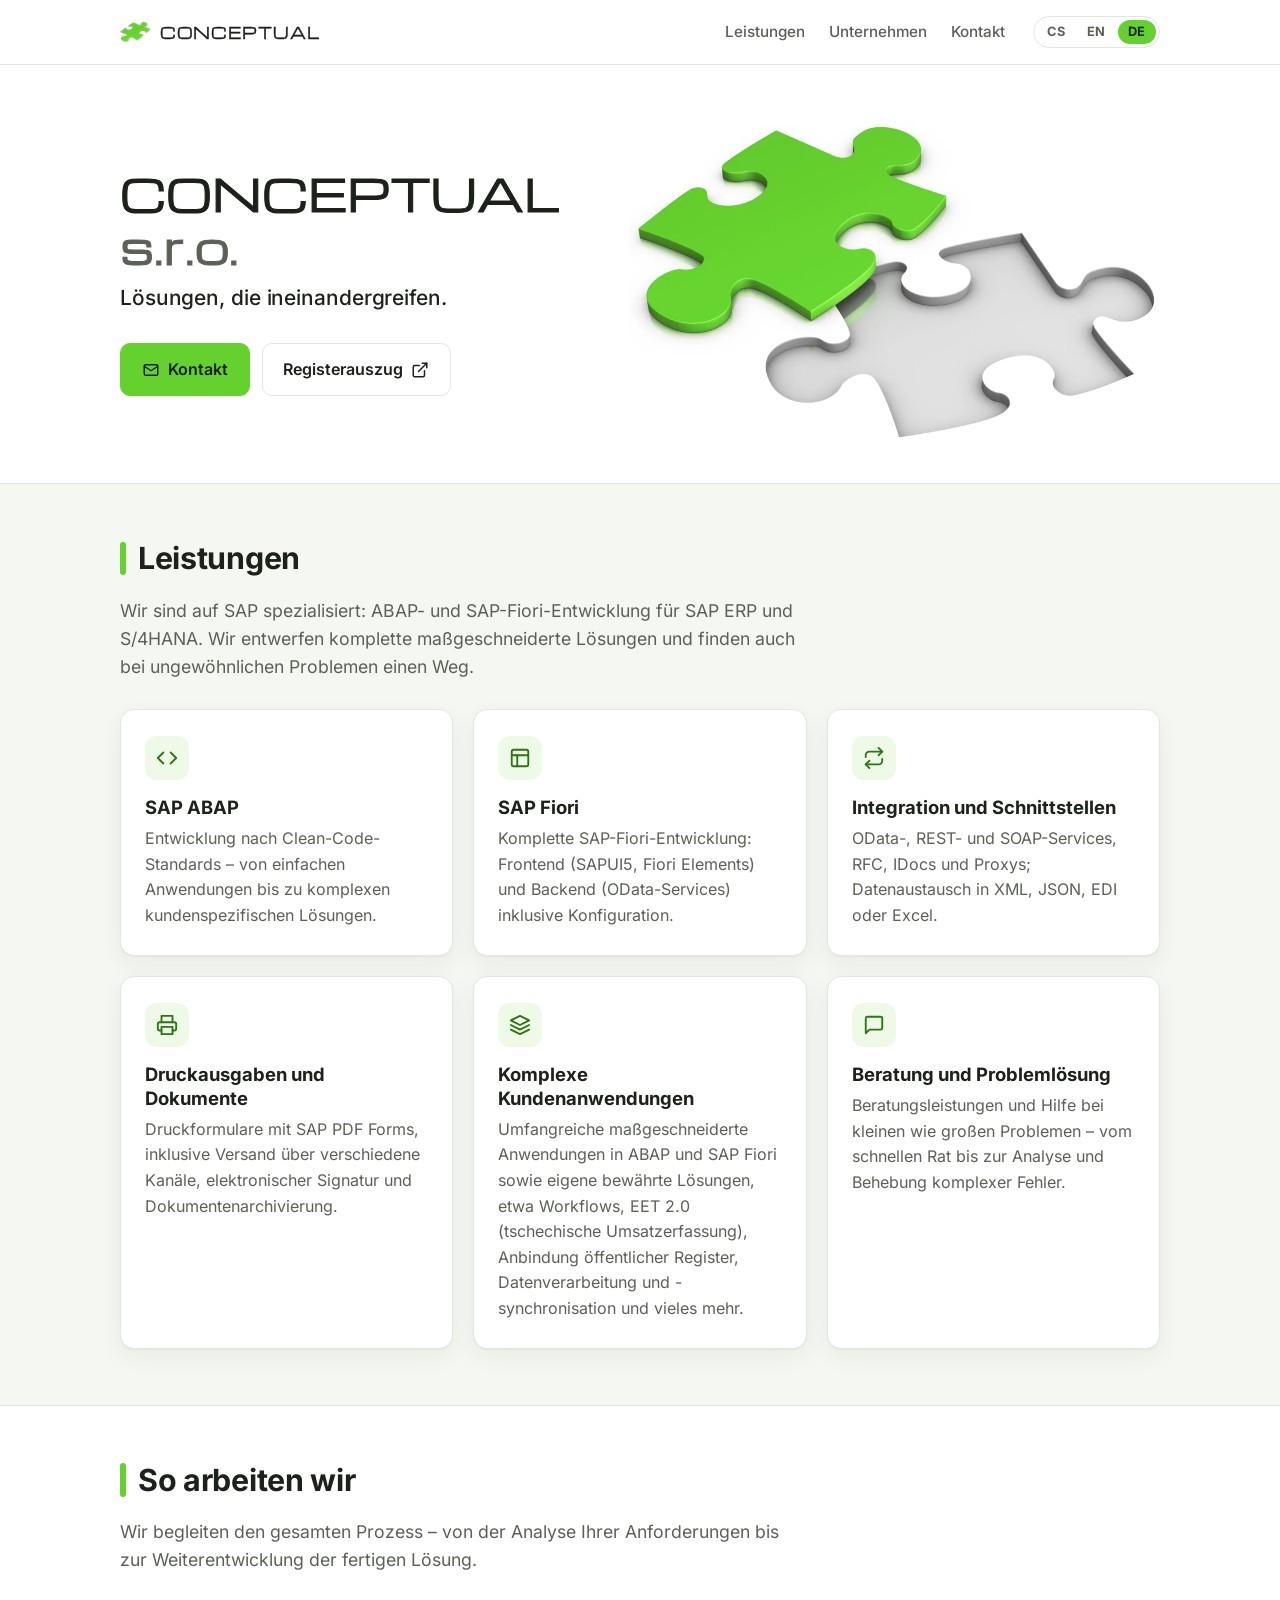
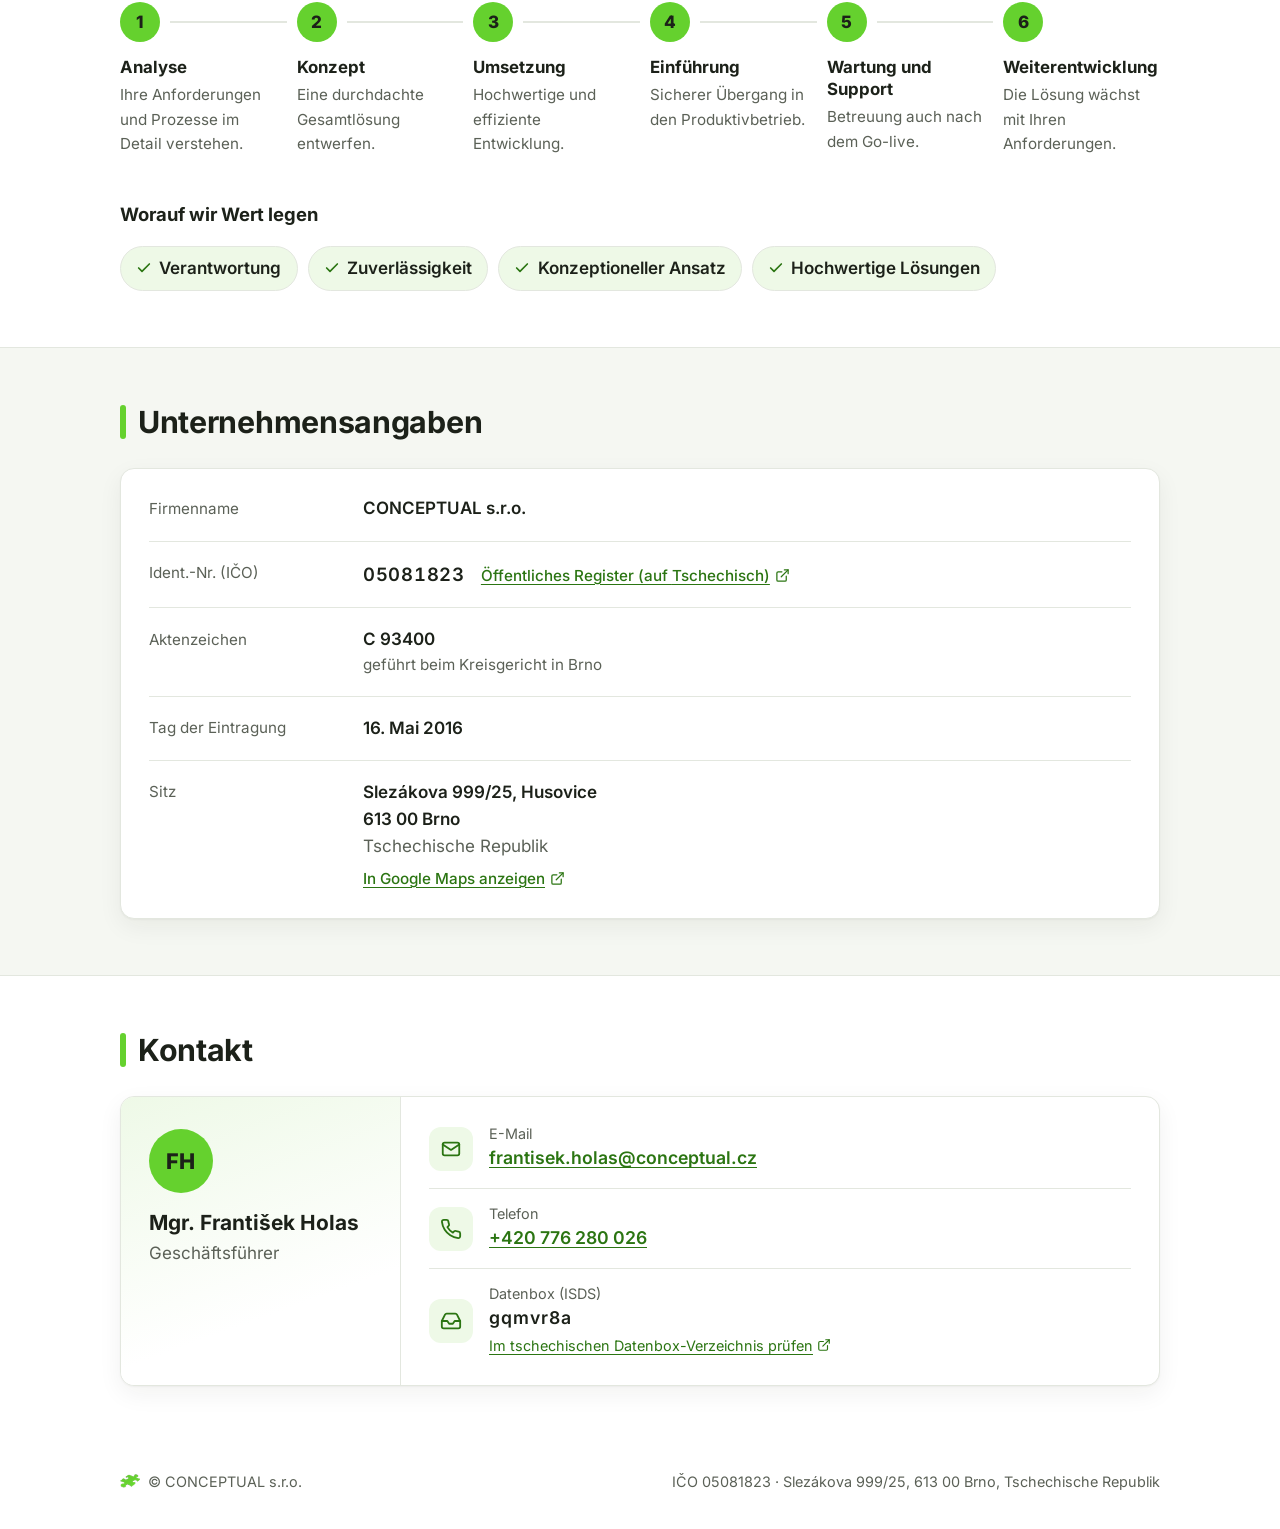
==== commit eb8a2d81: "Remove the location badge from the hero Co-Authored-By: Claude Opus 5.5 <noreply@anthropic.com> Clau" ====
--- a/de/index.html
+++ b/de/index.html
@@ -98,7 +98,6 @@
     <section class="hero">
       <div class="wrap">
         <div class="hero-text">
-          <p class="eyebrow">Brno, Tschechische Republik · seit 2016</p>
           <h1>CONCEPTUAL <span class="suffix">s.r.o.</span></h1>
           <p class="motto">Lösungen, die ineinandergreifen.</p>
           <div class="actions">
--- a/assets/style.css
+++ b/assets/style.css
@@ -105,13 +105,6 @@
 /* ---------- Hero ---------- */
 .hero { padding: 56px 0 40px; }
 .hero .wrap { display: grid; grid-template-columns: 1fr 1.15fr; align-items: center; gap: 48px; }
-.eyebrow {
-  display: inline-flex; align-items: center; gap: .5rem;
-  margin: 0 0 1rem; padding: .3rem .8rem; border-radius: 1rem;
-  background: var(--brand-soft); color: var(--brand-ink);
-  font-size: .85rem; font-weight: 600; letter-spacing: .02em;
-}
-.eyebrow::before { content: ""; width: 8px; height: 8px; border-radius: 50%; background: var(--brand); }
 /* The heading scales with its column: "CONCEPTUAL" in Michroma is 10em wide, so 9.5cqi always fits on one line. */
 .hero-text { container-type: inline-size; }
 h1 {
@@ -288,7 +281,6 @@
   .brand { font-size: .72rem; gap: .5rem; }
   .brand img { width: 24px; height: 24px; }
   .lang a { min-width: 2rem; padding: .3rem .4rem; }
-  .eyebrow { font-size: .78rem; padding: .3rem .7rem; }
 }
 
 @media print {
